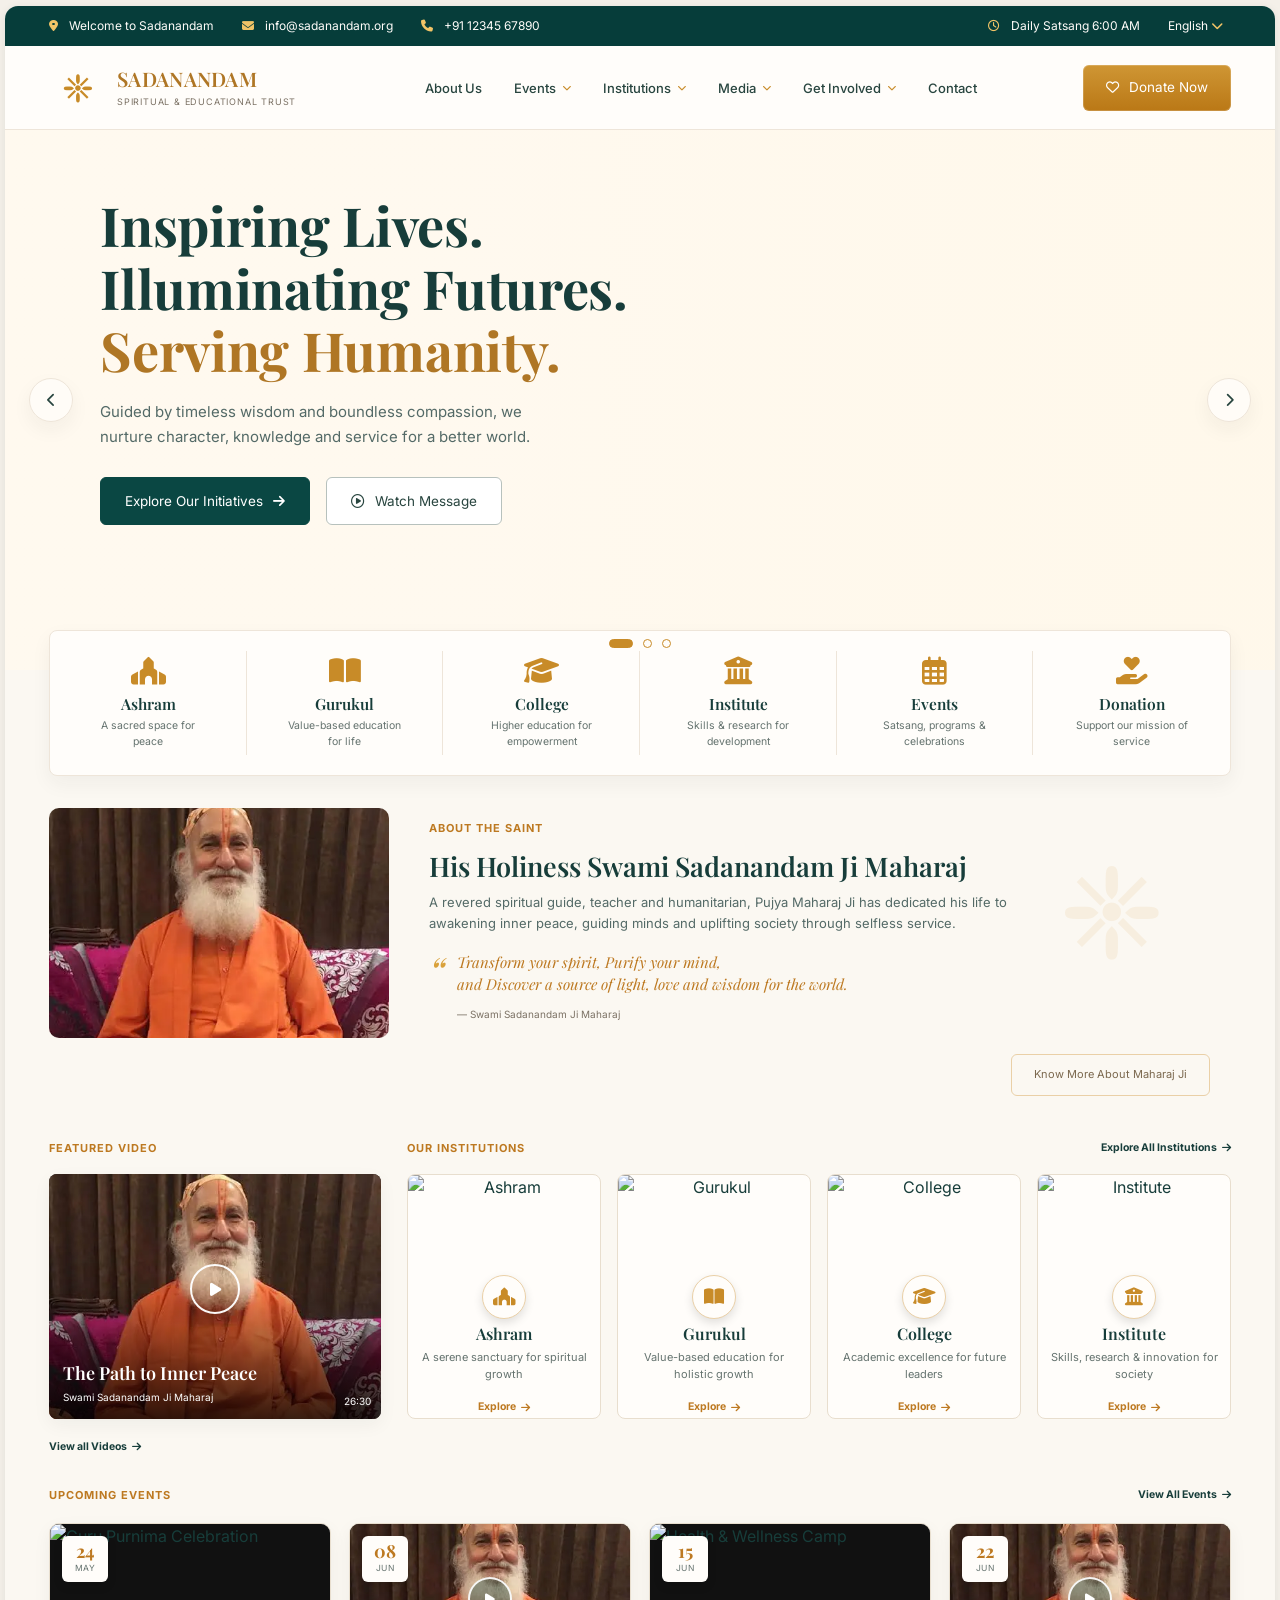
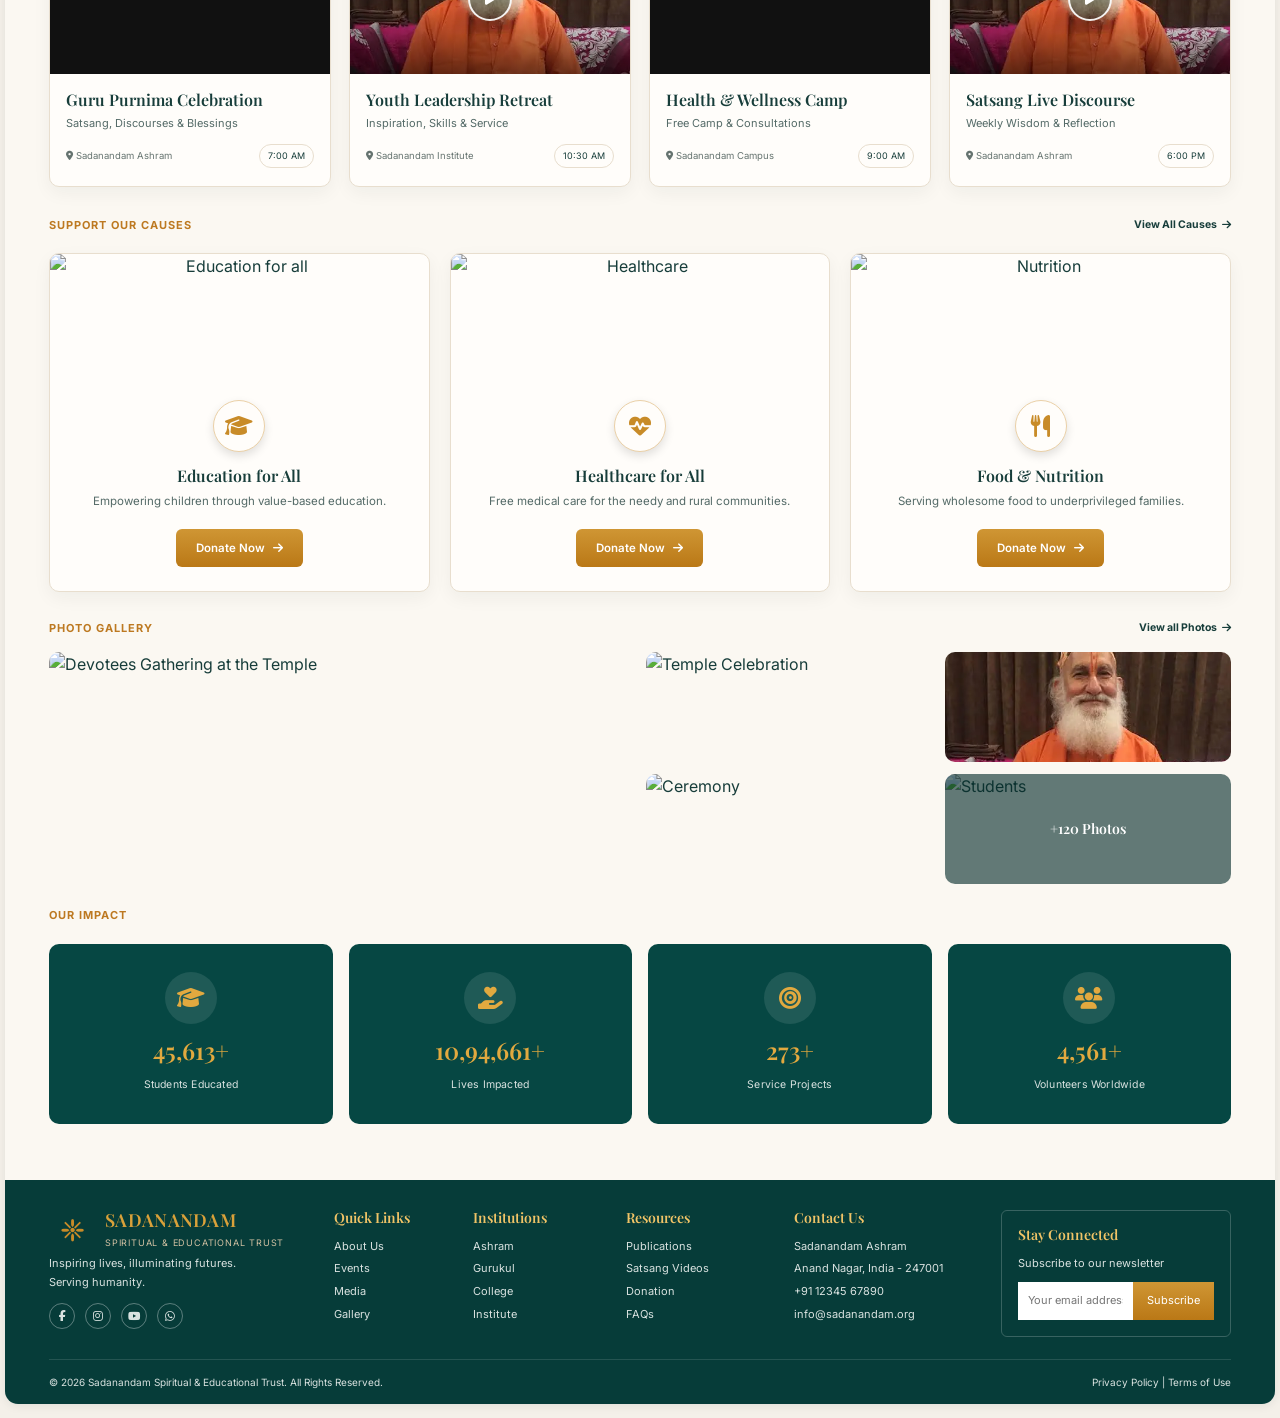
==== index.html @ 06c8f5b1 "Add Past Events and Full Calendar pages, fix gallery images and layout alignment - Equalize Featured" ====
<!doctype html>
<html lang="en">
<head>
  <meta charset="utf-8">
  <meta name="viewport" content="width=device-width,initial-scale=1">
  <meta name="theme-color" content="#073f3c">
  <title>Sadanandam | Spiritual & Educational Trust</title>
  <link rel="preconnect" href="https://fonts.googleapis.com">
  <link rel="preconnect" href="https://fonts.gstatic.com" crossorigin>
  <link href="https://fonts.googleapis.com/css2?family=Inter:wght@400;500;600;700&family=Playfair+Display:wght@600;700&display=swap" rel="stylesheet">
  <link rel="stylesheet" href="https://cdnjs.cloudflare.com/ajax/libs/font-awesome/6.7.2/css/all.min.css">
  <link rel="stylesheet" href="styles.css">
</head>
<body>
<div class="loader" id="loader"><span>❈</span></div>

<div class="page-shell">
  <div class="utility desktop-only">
    <div class="shell utility-row">
      <div class="utility-left">
        <span><i class="fa-solid fa-location-dot"></i> Welcome to Sadanandam</span>
        <span><i class="fa-solid fa-envelope"></i> info@sadanandam.org</span>
        <span><i class="fa-solid fa-phone"></i> +91 12345 67890</span>
      </div>
      <div class="utility-right">
        <span><i class="fa-regular fa-clock"></i> Daily Satsang 6:00 AM</span>
        <span>English <i class="fa-solid fa-chevron-down"></i></span>
      </div>
    </div>
  </div>

  <header class="header" id="header">
    <div class="shell header-row">
      <a class="logo" href="#top">
        <span class="lotus">❈</span>
        <span><b>SADANANDAM</b><small>SPIRITUAL & EDUCATIONAL TRUST</small></span>
      </a>
      <nav id="nav">
        <a href="about.html">About Us</a>

        <div class="nav-item">
          <button class="nav-link">Events <i class="fa-solid fa-chevron-down"></i></button>
          <div class="dropdown-panel">
            <a href="#events"><i class="fa-solid fa-calendar-days"></i> Upcoming Events</a>
            <a href="past-events.html"><i class="fa-solid fa-clock-rotate-left"></i> Past Events</a>
            <a href="#events"><i class="fa-solid fa-tower-broadcast"></i> Live Satsang</a>
            <a href="full-calendar.html"><i class="fa-regular fa-calendar"></i> Full Calendar</a>
          </div>
        </div>

        <div class="nav-item">
          <button class="nav-link">Institutions <i class="fa-solid fa-chevron-down"></i></button>
          <div class="mega-panel">
            <div class="mega-col">
              <h4>Education</h4>
              <a href="#institutions"><i class="fa-solid fa-book-open"></i> Gurukul</a>
              <a href="#institutions"><i class="fa-solid fa-graduation-cap"></i> College</a>
            </div>
            <div class="mega-col">
              <h4>Faith &amp; Skill</h4>
              <a href="#institutions"><i class="fa-solid fa-place-of-worship"></i> Ashram</a>
              <a href="#institutions"><i class="fa-solid fa-building-columns"></i> Institute</a>
            </div>
            <div class="mega-col mega-feature">
              <img src="assets/saint.webp" alt="Our Institutions">
              <b>One Vision, Four Pillars</b>
              <a href="#institutions">Explore All <i class="fa-solid fa-arrow-right"></i></a>
            </div>
          </div>
        </div>

        <div class="nav-item nav-item--full">
          <button class="nav-link">Media <i class="fa-solid fa-chevron-down"></i></button>
          <div class="full-panel">
            <div class="shell full-panel-inner">
              <a class="full-link" href="#gallery"><i class="fa-solid fa-images"></i><span>Photo Gallery</span></a>
              <a class="full-link" href="#"><i class="fa-solid fa-video"></i><span>Video Library</span></a>
              <a class="full-link" href="#"><i class="fa-solid fa-newspaper"></i><span>Press &amp; News</span></a>
              <a class="full-link" href="#"><i class="fa-solid fa-podcast"></i><span>Satsang Audio</span></a>
              <a class="full-link" href="#"><i class="fa-solid fa-book"></i><span>Publications</span></a>
            </div>
          </div>
        </div>

        <div class="nav-item">
          <button class="nav-link">Get Involved <i class="fa-solid fa-chevron-down"></i></button>
          <div class="cards-panel">
            <a class="menu-card" href="#causes"><span class="menu-card-icon"><i class="fa-solid fa-hand-holding-heart"></i></span><b>Donate</b><p>Support our causes</p></a>
            <a class="menu-card" href="#"><span class="menu-card-icon"><i class="fa-solid fa-hands-holding-child"></i></span><b>Volunteer</b><p>Give your time &amp; skill</p></a>
            <a class="menu-card" href="#events"><span class="menu-card-icon"><i class="fa-solid fa-calendar-check"></i></span><b>Attend</b><p>Join upcoming events</p></a>
          </div>
        </div>

        <a href="#footer">Contact</a>
      </nav>
      <a class="top-donate desktop-only" href="#donation"><i class="fa-regular fa-heart"></i> Donate Now</a>
      <button class="hamburger" id="hamburger" aria-label="Open menu" aria-expanded="false"><span></span><span></span><span></span></button>
    </div>
  </header>

  <main id="top">
    <div class="hero-fold">
    <section class="hero" id="heroCarousel">
      <div class="hero-slides">
        <div class="hero-slide active">
          <div class="hero-bg" style="--slide-img:url('https://images.unsplash.com/photo-1582510003544-4d00b7f74220?auto=format&fit=crop&w=1800&q=88')"></div>
          <div class="shell hero-inner">
            <div class="hero-copy reveal">
              <h1>Inspiring Lives.<br>Illuminating Futures.<br><em>Serving Humanity.</em></h1>
              <p>Guided by timeless wisdom and boundless compassion, we nurture character, knowledge and service for a better world.</p>
              <div class="hero-actions">
                <a href="#institutions" class="primary">Explore Our Initiatives <i class="fa-solid fa-arrow-right"></i></a>
                <button class="secondary open-video"><i class="fa-regular fa-circle-play"></i> Watch Message</button>
              </div>
            </div>
            <div class="hero-saint reveal delay">
              <div class="mandala"></div>
              <img src="assets/saint.webp" alt="Saint in saffron robes">
            </div>
          </div>
        </div>

        <div class="hero-slide">
          <div class="hero-bg" style="--slide-img:url('https://images.unsplash.com/photo-1509062522246-3755977927d7?auto=format&fit=crop&w=1800&q=88')"></div>
          <div class="shell hero-inner">
            <div class="hero-copy">
              <h1>Empowering Youth<br>Through <em>Education.</em></h1>
              <p>Our Gurukul and College nurture character alongside academic excellence, shaping confident, values-driven leaders.</p>
              <div class="hero-actions">
                <a href="#institutions" class="primary">Visit Our Gurukul <i class="fa-solid fa-arrow-right"></i></a>
                <button class="secondary open-video"><i class="fa-regular fa-circle-play"></i> Watch Message</button>
              </div>
            </div>
            <div class="hero-saint">
              <div class="mandala"></div>
              <img src="assets/saint.webp" alt="Saint in saffron robes">
            </div>
          </div>
        </div>

        <div class="hero-slide">
          <div class="hero-bg" style="--slide-img:url('https://images.unsplash.com/photo-1531058020387-3be344556be6?auto=format&fit=crop&w=1800&q=88')"></div>
          <div class="shell hero-inner">
            <div class="hero-copy">
              <h1>Join Our Upcoming<br><em>Satsang &amp; Events.</em></h1>
              <p>From Guru Purnima celebrations to community health camps, gather with us throughout the year in service and devotion.</p>
              <div class="hero-actions">
                <a href="#events" class="primary">View Events <i class="fa-solid fa-arrow-right"></i></a>
                <button class="secondary open-video"><i class="fa-regular fa-circle-play"></i> Watch Message</button>
              </div>
            </div>
            <div class="hero-saint">
              <div class="mandala"></div>
              <img src="assets/saint.webp" alt="Saint in saffron robes">
            </div>
          </div>
        </div>
      </div>

      <div class="hero-arrows">
        <button class="hero-arrow hero-arrow--prev" aria-label="Previous slide"><i class="fa-solid fa-chevron-left"></i></button>
        <button class="hero-arrow hero-arrow--next" aria-label="Next slide"><i class="fa-solid fa-chevron-right"></i></button>
      </div>
      <div class="hero-dots">
        <button class="hero-dot active" aria-label="Slide 1"></button>
        <button class="hero-dot" aria-label="Slide 2"></button>
        <button class="hero-dot" aria-label="Slide 3"></button>
      </div>
    </section>

    <section class="gateway shell reveal">
      <a href="#institutions"><i class="fa-solid fa-place-of-worship"></i><b>Ashram</b><small>A sacred space for peace</small></a>
      <a href="#institutions"><i class="fa-solid fa-book-open"></i><b>Gurukul</b><small>Value-based education for life</small></a>
      <a href="#institutions"><i class="fa-solid fa-graduation-cap"></i><b>College</b><small>Higher education for empowerment</small></a>
      <a href="#institutions"><i class="fa-solid fa-building-columns"></i><b>Institute</b><small>Skills & research for development</small></a>
      <a href="#events"><i class="fa-regular fa-calendar-days"></i><b>Events</b><small>Satsang, programs & celebrations</small></a>
      <a href="#donation"><i class="fa-solid fa-hand-holding-heart"></i><b>Donation</b><small>Support our mission of service</small></a>
    </section>
    </div>

    <section class="about shell desktop-only" id="about">
      <div class="about-photo reveal"><img src="assets/saint.webp" alt="Portrait of Maharaj Ji"></div>
      <div class="about-text reveal delay">
        <span>ABOUT THE SAINT</span>
        <h2>His Holiness Swami Sadanandam Ji Maharaj</h2>
        <p>A revered spiritual guide, teacher and humanitarian, Pujya Maharaj Ji has dedicated his life to awakening inner peace, guiding minds and uplifting society through selfless service.</p>
        <blockquote>Transform your spirit, Purify your mind,<br>and Discover a source of light, love and wisdom for the world.</blockquote>
        <small>— Swami Sadanandam Ji Maharaj</small>
      </div>
      <div class="about-mark">❈</div>
      <a class="about-button" href="about.html">Know More About Maharaj Ji</a>
    </section>

    <div class="content shell">
      <section class="featured" id="media">
        <div class="label">FEATURED VIDEO</div>
        <button class="video-card open-video reveal" data-yt="U3qcWAJgZIE">
          <img src="assets/saint.webp" alt="Featured discourse">
          <span class="shade"></span>
          <span class="play"><i class="fa-solid fa-play"></i></span>
          <span class="video-title">The Path to Inner Peace<small>Swami Sadanandam Ji Maharaj</small></span>
          <span class="duration">26:30</span>
        </button>
        <a class="view-link" href="#">View all Videos <i class="fa-solid fa-arrow-right"></i></a>
      </section>

      <section class="institutions" id="institutions">
        <div class="row-title"><span>OUR INSTITUTIONS</span><a href="#">Explore All Institutions <i class="fa-solid fa-arrow-right"></i></a></div>
        <div class="institution-track">
          <article class="inst reveal">
            <img src="https://images.unsplash.com/photo-1582510003544-4d00b7f74220?auto=format&fit=crop&w=700&q=85" alt="Ashram">
            <div><span class="round icon-badge icon-badge--md"><i class="fa-solid fa-place-of-worship"></i></span><h3>Ashram</h3><p>A serene sanctuary for spiritual growth</p><a href="#">Explore <i class="fa-solid fa-arrow-right"></i></a></div>
          </article>
          <article class="inst reveal delay1">
            <img src="https://images.unsplash.com/photo-1509062522246-3755977927d7?auto=format&fit=crop&w=700&q=85" alt="Gurukul">
            <div><span class="round icon-badge icon-badge--md"><i class="fa-solid fa-book-open"></i></span><h3>Gurukul</h3><p>Value-based education for holistic growth</p><a href="#">Explore <i class="fa-solid fa-arrow-right"></i></a></div>
          </article>
          <article class="inst reveal delay2">
            <img src="https://images.unsplash.com/photo-1564981797816-1043664bf78d?auto=format&fit=crop&w=700&q=85" alt="College">
            <div><span class="round icon-badge icon-badge--md"><i class="fa-solid fa-graduation-cap"></i></span><h3>College</h3><p>Academic excellence for future leaders</p><a href="#">Explore <i class="fa-solid fa-arrow-right"></i></a></div>
          </article>
          <article class="inst reveal delay3">
            <img src="https://images.unsplash.com/photo-1541339907198-e08756dedf3f?auto=format&fit=crop&w=700&q=85" alt="Institute">
            <div><span class="round icon-badge icon-badge--md"><i class="fa-solid fa-building-columns"></i></span><h3>Institute</h3><p>Skills, research & innovation for society</p><a href="#">Explore <i class="fa-solid fa-arrow-right"></i></a></div>
          </article>
        </div>
        <div class="dots mobile-only"><b class="active"></b><b></b><b></b></div>
      </section>

      <section class="events" id="events">
        <div class="row-title"><span>UPCOMING EVENTS</span><a href="#">View All Events <i class="fa-solid fa-arrow-right"></i></a></div>
        <div class="event-track">
          <article class="event reveal">
            <div class="event-media">
              <img src="https://images.unsplash.com/photo-1604881988758-f76ad2f7aac1?auto=format&fit=crop&w=700&q=85" alt="Guru Purnima Celebration">
              <span class="event-date"><b>24</b><small>MAY</small></span>
            </div>
            <div class="event-body">
              <h3>Guru Purnima Celebration</h3>
              <p>Satsang, Discourses & Blessings</p>
              <div class="event-meta"><small><i class="fa-solid fa-location-dot"></i> Sadanandam Ashram</small><time>7:00 AM</time></div>
            </div>
          </article>
          <article class="event event--video open-video reveal delay1">
            <div class="event-media">
              <img src="assets/saint.webp" alt="Youth Leadership Retreat">
              <span class="event-date"><b>08</b><small>JUN</small></span>
              <span class="event-play"><i class="fa-solid fa-play"></i></span>
            </div>
            <div class="event-body">
              <h3>Youth Leadership Retreat</h3>
              <p>Inspiration, Skills & Service</p>
              <div class="event-meta"><small><i class="fa-solid fa-location-dot"></i> Sadanandam Institute</small><time>10:30 AM</time></div>
            </div>
          </article>
          <article class="event reveal delay2">
            <div class="event-media">
              <img src="https://images.unsplash.com/photo-1531058020387-3be344556be6?auto=format&fit=crop&w=700&q=85" alt="Health & Wellness Camp">
              <span class="event-date"><b>15</b><small>JUN</small></span>
            </div>
            <div class="event-body">
              <h3>Health & Wellness Camp</h3>
              <p>Free Camp & Consultations</p>
              <div class="event-meta"><small><i class="fa-solid fa-location-dot"></i> Sadanandam Campus</small><time>9:00 AM</time></div>
            </div>
          </article>
          <article class="event event--video open-video reveal delay3">
            <div class="event-media">
              <img src="assets/saint.webp" alt="Satsang Live Discourse">
              <span class="event-date"><b>22</b><small>JUN</small></span>
              <span class="event-play"><i class="fa-solid fa-play"></i></span>
            </div>
            <div class="event-body">
              <h3>Satsang Live Discourse</h3>
              <p>Weekly Wisdom & Reflection</p>
              <div class="event-meta"><small><i class="fa-solid fa-location-dot"></i> Sadanandam Ashram</small><time>6:00 PM</time></div>
            </div>
          </article>
        </div>
      </section>

      <section class="causes" id="donation">
        <div class="row-title"><span>SUPPORT OUR CAUSES</span><a href="#">View All Causes <i class="fa-solid fa-arrow-right"></i></a></div>
        <div class="cause-track">
          <article class="cause reveal">
            <img src="https://images.unsplash.com/photo-1497486751825-1233686d5d80?auto=format&fit=crop&w=700&q=85" alt="Education for all">
            <div class="cause-icon icon-badge icon-badge--lg"><i class="fa-solid fa-graduation-cap"></i></div>
            <div class="cause-body">
              <h3>Education for All</h3>
              <p>Empowering children through value-based education.</p>
              <button>Donate Now <i class="fa-solid fa-arrow-right"></i></button>
            </div>
          </article>
          <article class="cause reveal delay1">
            <img src="https://images.unsplash.com/photo-1576091160399-112ba8d25d1d?auto=format&fit=crop&w=700&q=85" alt="Healthcare">
            <div class="cause-icon icon-badge icon-badge--lg"><i class="fa-solid fa-heart-pulse"></i></div>
            <div class="cause-body">
              <h3>Healthcare for All</h3>
              <p>Free medical care for the needy and rural communities.</p>
              <button>Donate Now <i class="fa-solid fa-arrow-right"></i></button>
            </div>
          </article>
          <article class="cause reveal delay2">
            <img src="https://images.unsplash.com/photo-1593113598332-cd288d649433?auto=format&fit=crop&w=700&q=85" alt="Nutrition">
            <div class="cause-icon icon-badge icon-badge--lg"><i class="fa-solid fa-utensils"></i></div>
            <div class="cause-body">
              <h3>Food & Nutrition</h3>
              <p>Serving wholesome food to underprivileged families.</p>
              <button>Donate Now <i class="fa-solid fa-arrow-right"></i></button>
            </div>
          </article>
        </div>
      </section>

      <section class="gallery">
        <div class="row-title"><span>PHOTO GALLERY</span><a href="#">View all Photos <i class="fa-solid fa-arrow-right"></i></a></div>
        <div class="gallery-grid">
          <a class="g-item g-featured" href="#"><img src="https://images.unsplash.com/photo-1712733900711-d0b929d0d7cc?auto=format&fit=crop&w=900&q=85" alt="Devotees Gathering at the Temple"></a>
          <a class="g-item" href="#"><img src="https://images.unsplash.com/photo-1677211352662-30e7775c7ce8?auto=format&fit=crop&w=500&q=80" alt="Temple Celebration"></a>
          <a class="g-item" href="#"><img class="g-face" src="assets/saint.webp" alt="Saint"></a>
          <a class="g-item" href="#"><img src="https://images.unsplash.com/photo-1604881988758-f76ad2f7aac1?auto=format&fit=crop&w=500&q=80" alt="Ceremony"></a>
          <a class="g-item g-more" href="#"><img src="https://images.unsplash.com/photo-1504159506876-f8338247a14a?auto=format&fit=crop&w=500&q=80" alt="Students"><span>+120 Photos</span></a>
        </div>
      </section>

      <section class="impact-panel desktop-only reveal">
        <div class="impact-title">OUR IMPACT</div>
        <div class="impact">
          <div class="impact-card"><span class="impact-icon"><i class="fa-solid fa-graduation-cap"></i></span><b data-count="50000">0</b><small>Students Educated</small></div>
          <div class="impact-card"><span class="impact-icon"><i class="fa-solid fa-hand-holding-heart"></i></span><b data-count="1200000">0</b><small>Lives Impacted</small></div>
          <div class="impact-card"><span class="impact-icon"><i class="fa-solid fa-bullseye"></i></span><b data-count="300">0</b><small>Service Projects</small></div>
          <div class="impact-card"><span class="impact-icon"><i class="fa-solid fa-users"></i></span><b data-count="5000">0</b><small>Volunteers Worldwide</small></div>
        </div>
      </section>
    </div>
  </main>

  <footer class="footer desktop-only" id="footer">
    <div class="shell footer-grid">
      <div class="footer-logo">
        <div class="logo"><span class="lotus">❈</span><span><b>SADANANDAM</b><small>SPIRITUAL & EDUCATIONAL TRUST</small></span></div>
        <p>Inspiring lives, illuminating futures.<br>Serving humanity.</p>
        <div class="social"><i class="fa-brands fa-facebook-f"></i><i class="fa-brands fa-instagram"></i><i class="fa-brands fa-youtube"></i><i class="fa-brands fa-whatsapp"></i></div>
      </div>
      <div><h4>Quick Links</h4><a href="about.html">About Us</a><a href="#events">Events</a><a href="#media">Media</a><a href="#">Gallery</a></div>
      <div><h4>Institutions</h4><a href="#">Ashram</a><a href="#">Gurukul</a><a href="#">College</a><a href="#">Institute</a></div>
      <div><h4>Resources</h4><a href="#">Publications</a><a href="#">Satsang Videos</a><a href="#">Donation</a><a href="#">FAQs</a></div>
      <div><h4>Contact Us</h4><a href="#">Sadanandam Ashram</a><a href="#">Anand Nagar, India - 247001</a><a href="#">+91 12345 67890</a><a href="#">info@sadanandam.org</a></div>
      <div class="subscribe"><h4>Stay Connected</h4><p>Subscribe to our newsletter</p><form><input placeholder="Your email address" type="email"><button type="submit">Subscribe</button></form></div>
    </div>
    <div class="shell copyright"><span>© 2026 Sadanandam Spiritual & Educational Trust. All Rights Reserved.</span><span>Privacy Policy | Terms of Use</span></div>
  </footer>
</div>

<a class="mobile-donate mobile-only" href="#donation"><i class="fa-regular fa-heart"></i><span>Donate Now</span><i class="fa-solid fa-arrow-right"></i></a>

<div class="modal" id="modal">
  <div class="modal-box">
    <button id="closeModal"><i class="fa-solid fa-xmark"></i></button>
    <div class="video-embed">
      <iframe id="modalVideoFrame" src="" title="The Path to Inner Peace" allow="accelerometer; autoplay; clipboard-write; encrypted-media; gyroscope; picture-in-picture" allowfullscreen loading="lazy"></iframe>
    </div>
    <h3>The Path to Inner Peace</h3>
    <p>Watch Swami Sadanandam Ji Maharaj's recorded message on the path to inner peace.</p>
  </div>
</div>

<script src="script.js"></script>
</body>
</html>
---- styles.css ----
/* ==========================================================================
   DESIGN TOKENS — brand colors, type scale, radius/shadow/icon scale.
   This block is the single source of truth for the visual system.
   See styleguide.html for a rendered reference of every token below.
   ========================================================================== */
:root{
  /* brand teal ramp — surfaces from lightest to deepest */
  --teal-900:#043332;   /* modal / deepest panels */
  --teal-800:#063c39;   /* footer background */
  --teal-700:#063d3a;   /* utility bar / core brand teal */
  --teal-600:#0a4743;   /* primary button */
  --teal-500:#064743;   /* impact stat cards */

  --ink:#173d3a;        /* headings + primary text on light backgrounds */
  --ink-soft:#28453f;   /* secondary text/buttons, nav links */

  /* gold accent ramp */
  --gold-100:#f1c467;   /* small icon accents on dark surfaces */
  --gold-200:#e2a93f;   /* stat numbers, quote mark */
  --gold-300:#d9a13a;   /* general gold accent */
  --gold-400:#c88b28;   /* primary gold — icons, active states */
  --gold-500:#af7625;   /* deepest gold — logo wordmark */
  --gold-accent:#bd7921;/* eyebrow labels, gold links, date numbers */
  --gold-grad-a:#cf9634; /* button gradient start */
  --gold-grad-b:#ba7816; /* button gradient end */
  --gold-ring:#ead0a7;   /* icon badge border ring */

  /* text on light backgrounds */
  --text-body:#546a67;   /* card/paragraph copy */
  --text-muted:#65736f;  /* meta labels, secondary captions */
  --text-faint:#7b7164;  /* fine print, quote attribution */
  --text-warm:#7b684e;   /* text on cream/gold surfaces */

  /* text on dark (teal) backgrounds */
  --text-on-dark:#d9e2e0;

  /* neutrals + surfaces */
  --bg-page:#f4f0e9;     /* site background */
  --bg-panel:#fbf8f2;    /* page shell background */
  --bg-cream:#fff8ea;    /* hero / loader warm background */
  --white:#fffdfa;       /* card & surface white */
  --line:#e8dece;        /* default card border */
  --line-soft:#eee5d9;   /* subtle dividers (header, gateway) */

  /* typography */
  --font-display:"Playfair Display",serif;
  --font-body:Inter,Arial,sans-serif;
  --fs-h1:54px;
  --fs-h2:27px;
  --fs-h3:18px;
  --fs-h4:16px;
  --fs-h5:14px;
  --fs-body-lg:15px;
  --fs-body:13px;
  --fs-body-sm:11px;
  --fs-label:11px;
  --fs-caption:9.5px;
  --fs-micro:8.5px;

  /* radius + shadow + icon-badge scale */
  --radius-sm:6px;
  --radius-md:8px;
  --radius-lg:10px;
  --shadow-card:0 6px 18px rgba(20,40,38,.05);
  --shadow-pop:0 8px 20px rgba(30,48,45,.05);
  --shadow-badge:0 4px 10px rgba(0,0,0,.12);
  --badge-sm:38px;
  --badge-md:44px;
  --badge-lg:52px;
}
*{box-sizing:border-box}
html{scroll-behavior:smooth}
body{
  margin:0;
  background:var(--bg-page);
  color:var(--ink);
  font-family:var(--font-body);
  font-size:16px;
  line-height:1.6;
}
a{text-decoration:none;color:inherit}
img{display:block;max-width:100%}
button,input{font:inherit}
.page-shell{
  width:min(1440px,calc(100% - 10px));
  margin:6px auto 14px;
  background:var(--bg-panel);
  border-radius:13px;
  overflow:hidden;
  box-shadow:0 2px 10px rgba(16,42,40,.08)
}
.shell{width:min(1280px,calc(100% - 88px));margin:auto}
.desktop-only{display:block}
.mobile-only,.hamburger{display:none}

/* ==========================================================================
   ICONOGRAPHY — shared circular icon-badge used by institutions, causes
   and any future card that needs a gold icon on a white ring.
   ========================================================================== */
.icon-badge{
  display:grid;place-items:center;
  border-radius:50%;
  background:var(--white);
  border:1px solid var(--gold-ring);
  color:var(--gold-400);
  box-shadow:var(--shadow-badge)
}
.icon-badge--sm{width:var(--badge-sm);height:var(--badge-sm);font-size:15px}
.icon-badge--md{width:var(--badge-md);height:var(--badge-md);font-size:18px}
.icon-badge--lg{width:var(--badge-lg);height:var(--badge-lg);font-size:22px}

/* shared eyebrow/section label style */
.about-text>span,.label,.row-title>span,.impact-title{
  color:var(--gold-accent);
  font-size:var(--fs-label);
  font-weight:700;
  letter-spacing:1px;
  line-height:1
}

/* 01. utility */
.utility{
  height:40px;
  color:var(--white);
  background:var(--teal-700);
  font-size:12px
}
.utility-row{
  height:40px;
  display:flex;
  align-items:center;
  justify-content:space-between
}
.utility-left,.utility-right{
  display:flex;align-items:center;gap:28px
}
.utility i{margin-right:8px;color:var(--gold-100)}

/* 02. navigation */
.header{
  height:84px;
  background:var(--white);
  border-bottom:1px solid var(--line-soft);
  position:relative;
  z-index:20
}
.header-row{height:84px;display:flex;align-items:center}
.logo{
  display:flex;
  align-items:center;
  gap:10px;
  width:270px;
  flex:0 0 270px
}
.lotus{
  width:58px;
  color:var(--gold-400);
  font-size:38px;
  line-height:1;
  text-align:center
}
.logo>span:last-child{display:block}
.logo b{
  display:block;
  margin:0;
  color:var(--gold-500);
  font:600 20px/1.15 var(--font-display);
  letter-spacing:.3px;
  transform:none
}
.logo small{
  display:block;
  margin-top:5px;
  color:var(--text-faint);
  font-size:9px;
  letter-spacing:.8px
}
.header nav{
  flex:1;
  display:flex;
  justify-content:center;
  align-items:center;
  gap:30px
}
.header nav>a{
  font-size:13px;
  font-weight:500;
  color:var(--ink-soft);
  position:relative;
  padding:8px 1px
}
.header nav>a::after{
  content:"";
  position:absolute;left:1px;right:1px;bottom:3px;height:2px;
  background:var(--gold-400);
  transform:scaleX(0);transform-origin:left;
  transition:transform .25s ease
}
.header nav>a:hover{color:var(--teal-600)}
.header nav>a:hover::after{transform:scaleX(1)}

/* nav-item: dropdown / mega / full / cards variants share this shell */
.nav-item{position:relative}
.nav-item--full{position:static}
.nav-link{
  font:500 13px var(--font-body);
  color:var(--ink-soft);
  background:none;
  border:0;
  cursor:pointer;
  display:inline-flex;
  align-items:center;
  gap:6px;
  padding:8px 1px;
  position:relative
}
.nav-link::after{
  content:"";
  position:absolute;left:1px;right:20px;bottom:3px;height:2px;
  background:var(--gold-400);
  transform:scaleX(0);transform-origin:left;
  transition:transform .25s ease
}
.nav-link i{font-size:9px;color:var(--gold-400);transition:transform .25s ease}
.nav-item:hover .nav-link,.nav-item.open .nav-link{color:var(--teal-600)}
.nav-item:hover .nav-link::after,.nav-item.open .nav-link::after{transform:scaleX(1)}
.nav-item:hover .nav-link i,.nav-item.open .nav-link i{transform:rotate(180deg)}

.dropdown-panel,.mega-panel,.full-panel,.cards-panel{
  position:absolute;
  top:100%;
  padding-top:16px;
  background:var(--white);
  border:1px solid var(--line-soft);
  border-radius:var(--radius-md);
  box-shadow:var(--shadow-pop);
  opacity:0;
  visibility:hidden;
  pointer-events:none;
  transition:opacity .22s ease,transform .22s ease,visibility .22s;
  z-index:40
}
.nav-item:hover .dropdown-panel,.nav-item.open .dropdown-panel,
.nav-item:hover .mega-panel,.nav-item.open .mega-panel,
.nav-item:hover .cards-panel,.nav-item.open .cards-panel{
  opacity:1;visibility:visible;pointer-events:auto;transform:translate(-50%,0)
}
.nav-item:hover .full-panel,.nav-item.open .full-panel{
  opacity:1;visibility:visible;pointer-events:auto;transform:translateY(0)
}

.dropdown-panel{
  left:50%;transform:translate(-50%,8px);
  min-width:220px;
  padding:10px;
  display:flex;flex-direction:column;gap:2px
}
.dropdown-panel a{
  display:flex;align-items:center;gap:9px;
  padding:10px 14px;
  border-radius:var(--radius-sm);
  font-size:12.5px;
  color:var(--ink-soft)
}
.dropdown-panel a i{width:14px;color:var(--gold-400);font-size:12px}
.dropdown-panel a:hover{background:var(--bg-cream);color:var(--teal-600)}

.mega-panel{
  left:50%;transform:translate(-50%,8px);
  width:640px;
  padding:26px;
  display:grid;
  grid-template-columns:1fr 1fr 200px;
  gap:28px
}
.mega-col h4{
  margin:0 0 12px;
  font:600 11px var(--font-body);
  letter-spacing:1px;
  text-transform:uppercase;
  color:var(--gold-accent)
}
.mega-col a{
  display:flex;align-items:center;gap:10px;
  padding:9px 0;
  font-size:12.5px;
  color:var(--ink-soft);
  transition:transform .2s ease,color .2s ease
}
.mega-col a i{width:20px;color:var(--gold-400);font-size:14px}
.mega-col a:hover{color:var(--teal-600);transform:translateX(3px)}
.mega-feature{
  background:var(--bg-cream);
  border-radius:var(--radius-md);
  padding:16px;
  display:flex;flex-direction:column;align-items:flex-start;gap:8px
}
.mega-feature img{width:100%;height:90px;object-fit:cover;border-radius:var(--radius-sm)}
.mega-feature b{font:600 13px var(--font-display);color:var(--ink)}
.mega-feature a{padding:0;font-size:11.5px;font-weight:600;color:var(--gold-accent)}
.mega-feature a:hover{transform:none;color:var(--teal-600)}

.full-panel{
  position:absolute;
  left:0;right:0;
  top:100%;
  border-radius:0;
  border-left:0;border-right:0;
  transform:translateY(-8px)
}
.full-panel-inner{
  display:flex;
  justify-content:space-between;
  gap:8px;
  padding:26px 0
}
.full-link{
  flex:1;
  display:flex;flex-direction:column;align-items:center;gap:10px;
  padding:16px 10px;
  border-radius:var(--radius-md);
  color:var(--ink-soft);
  text-align:center
}
.full-link i{font-size:22px;color:var(--gold-400)}
.full-link span{font-size:12.5px;font-weight:500}
.full-link:hover{background:var(--bg-cream);color:var(--teal-600)}

.cards-panel{
  left:50%;transform:translate(-50%,8px);
  width:540px;
  padding:20px;
  display:grid;
  grid-template-columns:repeat(3,1fr);
  gap:14px
}
.menu-card{
  display:flex;flex-direction:column;align-items:flex-start;gap:8px;
  padding:16px 14px;
  border:1px solid var(--line-soft);
  border-radius:var(--radius-md);
  background:var(--bg-panel);
  transition:transform .2s ease,box-shadow .2s ease,border-color .2s ease
}
.menu-card-icon{
  width:36px;height:36px;
  border-radius:50%;
  display:grid;place-items:center;
  background:var(--white);
  border:1px solid var(--gold-ring);
  color:var(--gold-400);
  font-size:15px
}
.menu-card b{font:600 12.5px var(--font-display);color:var(--ink)}
.menu-card p{margin:0;font-size:10.5px;line-height:1.4;color:var(--text-muted)}
.menu-card:hover{
  transform:translateY(-3px);
  border-color:var(--gold-ring);
  box-shadow:var(--shadow-card)
}

.top-donate{
  width:148px;
  height:46px;
  border-radius:var(--radius-sm);
  display:inline-flex;
  align-items:center;
  justify-content:center;
  gap:9px;
  color:#fff;
  background:linear-gradient(var(--gold-grad-a),var(--gold-grad-b));
  font-size:13.5px;
  box-shadow:inset 0 0 0 1px rgba(255,255,255,.18);
  transition:transform .22s ease,box-shadow .22s ease
}
.top-donate:hover{transform:translateY(-2px);box-shadow:inset 0 0 0 1px rgba(255,255,255,.18),0 8px 18px rgba(191,130,30,.35)}
.top-donate i{transition:transform .22s ease}
.top-donate:hover i{transform:scale(1.15)}

/* 03. hero */
.hero{
  height:540px;
  position:relative;
  background:var(--bg-cream);
  overflow:hidden
}
.hero-slides{position:absolute;inset:0}
.hero-slide{
  position:absolute;inset:0;
  opacity:0;
  visibility:hidden;
  transition:opacity .9s ease;
  pointer-events:none
}
.hero-slide.active{opacity:1;visibility:visible;pointer-events:auto}
.hero-bg{
  position:absolute;inset:0;
  background-image:linear-gradient(90deg,rgba(255,249,239,.98) 0%,rgba(255,249,239,.96) 37%,rgba(255,249,239,.64) 56%,rgba(255,249,239,.12) 100%),var(--slide-img);
  background-position:center;
  background-size:cover
}
.hero-inner{position:relative;height:100%}
.hero-copy{
  position:absolute;
  left:clamp(20px,4vw,58px);
  top:clamp(28px,6vw,64px);
  width:clamp(220px,44vw,640px);
  padding:0
}
.hero-arrows{
  position:absolute;
  left:0;right:0;
  top:50%;
  transform:translateY(-50%);
  display:flex;
  justify-content:space-between;
  padding:0 24px;
  pointer-events:none;
  z-index:6
}
.hero-arrow{
  width:44px;height:44px;
  border-radius:50%;
  border:1px solid var(--line-soft);
  background:rgba(255,253,250,.85);
  color:var(--ink-soft);
  display:grid;place-items:center;
  font-size:14px;
  cursor:pointer;
  pointer-events:auto;
  box-shadow:var(--shadow-pop);
  transition:background .2s ease,color .2s ease,transform .2s ease
}
.hero-arrow:hover{background:var(--gold-400);color:#fff;transform:scale(1.08)}
.hero-dots{
  position:absolute;
  left:50%;
  bottom:22px;
  transform:translateX(-50%);
  display:flex;
  gap:10px;
  z-index:6
}
.hero-dot{
  width:9px;height:9px;
  border-radius:50%;
  border:1px solid var(--gold-400);
  background:transparent;
  padding:0;
  cursor:pointer;
  transition:background .2s ease,width .2s ease
}
.hero-dot.active{background:var(--gold-400);width:24px;border-radius:5px}
.hero h1{
  margin:0;
  color:var(--ink);
  font:700 var(--fs-h1)/1.16 var(--font-display);
  letter-spacing:-.3px
}
.hero h1 em{font-style:normal;color:var(--gold-500)}
.hero p{
  width:100%;
  max-width:460px;
  margin:18px 0 0;
  color:var(--text-body);
  font-size:var(--fs-body-lg);
  line-height:1.65
}
.hero-actions{display:flex;flex-wrap:wrap;gap:16px;margin-top:28px}
.primary,.secondary{
  height:48px;
  padding:0 24px;
  border-radius:var(--radius-sm);
  display:inline-flex;
  align-items:center;
  justify-content:center;
  gap:10px;
  font-size:13.5px;
  cursor:pointer;
  transition:transform .22s ease,box-shadow .22s ease,background .22s ease,color .22s ease,border-color .22s ease
}
.primary i,.secondary i{transition:transform .22s ease}
.primary{border:1px solid var(--teal-600);background:var(--teal-600);color:#fff}
.primary:hover{transform:translateY(-2px);box-shadow:0 10px 20px rgba(6,61,58,.28)}
.primary:hover i{transform:translateX(4px)}
.secondary{border:1px solid #b7c1bd;background:#fff;color:var(--ink-soft)}
.secondary:hover{background:var(--ink-soft);border-color:var(--ink-soft);color:#fff;transform:translateY(-2px)}
.secondary:hover i{transform:scale(1.15)}
.hero-saint{display:none}
.hero-saint img{
  width:100%;height:100%;
  object-fit:contain;
  object-position:center bottom;
  filter:saturate(1.03) contrast(1.02)
}
.mandala{
  position:absolute;
  left:-70px;
  top:20px;
  width:340px;height:340px;
  opacity:.08;
  border-radius:50%;
  background:
    radial-gradient(circle,transparent 0 35%,#c99843 36% 36.5%,transparent 37%),
    repeating-conic-gradient(from 0deg,#c99843 0 2deg,transparent 2deg 9deg)
}

/* 04. gateway */
.gateway{
  height:146px;
  margin-top:-40px;
  position:relative;
  z-index:5;
  display:grid;
  grid-template-columns:repeat(6,1fr);
  border:1px solid var(--line-soft);
  border-radius:var(--radius-md);
  background:var(--white);
  box-shadow:var(--shadow-pop);
  overflow:hidden
}
.gateway a{
  position:relative;
  display:flex;
  flex-direction:column;
  align-items:center;
  justify-content:center;
  padding:18px 14px;
  text-align:center;
  transition:background .22s ease
}
.gateway a i{transition:transform .25s ease,color .22s ease}
.gateway a:hover{background:var(--bg-cream)}
.gateway a:hover i{transform:translateY(-4px) scale(1.08);color:var(--gold-500)}
.gateway a:not(:last-child):after{
  content:"";
  position:absolute;
  right:0;
  top:20px;
  bottom:20px;
  width:1px;
  background:var(--line-soft)
}
.gateway i{font-size:28px;color:var(--gold-400);margin-bottom:10px}
.gateway b{font:600 15.5px/1.1 var(--font-display);margin-bottom:6px}
.gateway small{font-size:10.5px;line-height:1.45;color:var(--text-muted);max-width:118px}

/* 05. about */
.about{
  padding:32px 0 84px;
  display:grid;
  grid-template-columns:340px 1fr;
  gap:40px;
  position:relative;
  align-items:start
}
.about-photo img{
  width:340px;
  height:230px;
  border-radius:var(--radius-lg);
  object-fit:cover;
  object-position:center 17%
}
.about-text{padding-top:6px;padding-right:170px}
.about h2{
  margin:10px 0 10px;
  font:600 var(--fs-h2)/1.2 var(--font-display)
}
.about p{
  margin:0;
  max-width:640px;
  color:var(--text-body);
  font-size:var(--fs-body);
  line-height:1.65
}
.about blockquote{
  margin:16px 0 4px;
  padding-left:28px;
  position:relative;
  color:var(--gold-accent);
  font:italic 15px/1.5 var(--font-display)
}
.about blockquote:before{
  content:"“";
  position:absolute;
  left:0;top:-10px;
  font-size:40px;
  color:var(--gold-300)
}
.about-text small{font-size:10px;color:var(--text-faint);margin-left:28px}
.about-mark{
  position:absolute;
  right:66px;
  top:36px;
  color:#d59a2c18;
  font-size:126px
}
.about-button{
  position:absolute;
  right:21px;
  bottom:26px;
  height:42px;
  padding:0 22px;
  border:1px solid var(--gold-ring);
  border-radius:var(--radius-sm);
  display:flex;
  align-items:center;
  font-size:11px;
  color:var(--text-warm);
  transition:background .22s ease,color .22s ease,transform .22s ease
}
.about-button:hover{background:var(--gold-400);border-color:var(--gold-400);color:#fff;transform:translateY(-2px)}

/* 06. main dense content */
.content{padding:14px 0 28px}
.featured{width:30.3%;float:left;padding-right:26px}
.institutions{width:69.7%;float:left}
.featured .label{height:24px;display:flex;align-items:center}
.video-card{
  width:100%;
  height:245px;
  margin-top:14px;
  padding:0;
  border:0;
  border-radius:var(--radius-md);
  overflow:hidden;
  position:relative;
  background:#111;
  cursor:pointer;
  box-shadow:var(--shadow-card);
  transition:box-shadow .25s ease
}
.video-card:hover{box-shadow:var(--shadow-pop)}
.video-card img{width:100%;height:100%;object-fit:cover;object-position:center 15%;transition:transform .4s ease}
.video-card:hover img{transform:scale(1.05)}
.shade{position:absolute;inset:0;background:linear-gradient(180deg,transparent 45%,rgba(0,0,0,.78))}
.play{
  position:absolute;left:50%;top:47%;transform:translate(-50%,-50%);
  width:50px;height:50px;border-radius:50%;
  border:2px solid rgba(255,255,255,.96);
  display:grid;place-items:center;color:#fff;font-size:15px;
  transition:transform .25s ease,background .25s ease
}
.video-card:hover .play{transform:translate(-50%,-50%) scale(1.12);background:rgba(255,255,255,.16)}
.video-title{
  position:absolute;left:14px;bottom:15px;color:#fff;
  font:600 var(--fs-h3)/1.15 var(--font-display);text-align:left
}
.video-title small{display:block;margin-top:6px;font:400 10px/1.4 var(--font-body)}
.duration{position:absolute;right:10px;bottom:10px;color:#fff;font-size:10px}
.view-link{display:inline-flex;align-items:center;gap:5px;margin-top:12px;font-size:10.5px;font-weight:700;color:var(--ink);transition:color .2s ease}
.view-link i{transition:transform .22s ease}
.view-link:hover{color:var(--gold-accent)}
.view-link:hover i{transform:translateX(4px)}
.row-title{height:24px;display:flex;align-items:center;justify-content:space-between}
.row-title a{display:inline-flex;align-items:center;gap:5px;font-size:10.5px;font-weight:700;color:var(--ink);transition:color .2s ease}
.row-title a i{transition:transform .22s ease}
.row-title a:hover{color:var(--gold-accent)}
.row-title a:hover i{transform:translateX(4px)}
.institution-track{
  display:grid;
  grid-template-columns:repeat(4,1fr);
  gap:16px;
  margin-top:14px
}
.inst{
  height:245px;
  background:var(--white);
  border:1px solid var(--line);
  border-radius:var(--radius-md);
  overflow:hidden;
  text-align:center;
  transition:transform .25s ease,box-shadow .25s ease
}
.inst:hover{transform:translateY(-5px);box-shadow:var(--shadow-pop)}
.inst>img{width:100%;height:122px;object-fit:cover;transition:transform .4s ease}
.inst:hover>img{transform:scale(1.06)}
.inst>div{position:relative;padding:20px 12px 14px}
.round{
  position:absolute;left:50%;top:-22px;transform:translateX(-50%)
}
.inst h3{margin:8px 0 6px;font:600 var(--fs-h4)/1.15 var(--font-display)}
.inst p{margin:0 0 10px;font-size:var(--fs-body-sm);line-height:1.5;color:var(--text-muted)}
.inst a{font-size:10.5px;font-weight:700;color:var(--gold-accent);display:inline-flex;align-items:center;gap:5px}
.inst a i{transition:transform .22s ease}
.inst a:hover{color:var(--teal-600)}
.inst a:hover i{transform:translateX(4px)}

/* 07. events */
.events{clear:both;padding-top:26px}
.events.past-page-events{clear:none;padding-top:0}
.past-event-track{margin-bottom:12px}
.event-track{
  display:grid;
  grid-template-columns:repeat(4,1fr);
  gap:18px;
  margin-top:16px
}
.event{
  background:var(--white);
  border:1px solid var(--line);
  border-radius:var(--radius-lg);
  overflow:hidden;
  box-shadow:var(--shadow-card);
  transition:transform .25s ease,box-shadow .25s ease
}
.event:hover{transform:translateY(-5px);box-shadow:var(--shadow-pop)}
.event-media{position:relative;height:150px;background:#111;overflow:hidden}
.event-media img{width:100%;height:100%;object-fit:cover;object-position:center 20%;transition:transform .4s ease}
.event:hover .event-media img{transform:scale(1.06)}
.event-date{
  position:absolute;left:12px;top:12px;
  min-width:46px;padding:6px 8px;
  border-radius:var(--radius-sm);
  background:var(--white);
  text-align:center;
  box-shadow:var(--shadow-badge)
}
.event-date b{display:block;color:var(--gold-accent);font:700 18px/1 var(--font-display)}
.event-date small{display:block;margin-top:2px;font-size:var(--fs-micro);letter-spacing:.5px;color:var(--text-muted)}
.event--video{cursor:pointer}
.event--video .event-media:after{
  content:"";
  position:absolute;inset:0;
  background:linear-gradient(180deg,transparent 55%,rgba(0,0,0,.55))
}
.event-play{
  position:absolute;left:50%;top:50%;transform:translate(-50%,-50%);
  width:44px;height:44px;border-radius:50%;
  border:2px solid rgba(255,255,255,.92);
  display:grid;place-items:center;color:#fff;font-size:13px;
  background:rgba(6,61,58,.35);
  z-index:2
}
.event-body{padding:16px 16px 18px}
.event h3{margin:0 0 6px;font:600 var(--fs-h4)/1.2 var(--font-display);color:var(--ink)}
.event-body p{margin:0 0 12px;color:var(--text-body);font-size:var(--fs-body-sm);line-height:1.5}
.event-meta{display:flex;align-items:center;justify-content:space-between;gap:8px}
.event-meta small{font-size:var(--fs-caption);color:var(--text-muted)}
.event-meta time{font-size:9px;padding:4px 8px;border:1px solid var(--line);border-radius:12px;color:var(--ink);background:var(--white)}

/* 07b. causes */
.causes{clear:both;margin-top:26px}
.cause-track{
  display:grid;
  grid-template-columns:repeat(3,1fr);
  gap:20px;
  margin-top:16px
}
.cause{
  background:var(--white);
  border:1px solid var(--line);
  border-radius:var(--radius-lg);
  overflow:hidden;
  text-align:center;
  box-shadow:var(--shadow-card);
  transition:transform .25s ease,box-shadow .25s ease
}
.cause:hover{transform:translateY(-5px);box-shadow:var(--shadow-pop)}
.cause>img{width:100%;height:170px;object-fit:cover;transition:transform .4s ease}
.cause:hover>img{transform:scale(1.06)}
.cause-icon{
  position:relative;
  margin:-24px auto 0
}
.cause-body{padding:14px 20px 24px}
.cause h3{margin:0 0 8px;font:600 var(--fs-h4)/1.2 var(--font-display);color:var(--ink)}
.cause-body p{margin:0 0 18px;color:var(--text-body);font-size:11.5px;line-height:1.55}
.cause button{
  height:38px;
  padding:0 20px;
  border:0;
  border-radius:var(--radius-sm);
  display:inline-flex;
  align-items:center;
  gap:8px;
  color:#fff;
  background:linear-gradient(var(--gold-grad-a),var(--gold-grad-b));
  font-size:11.5px;
  font-weight:600;
  cursor:pointer;
  transition:transform .22s ease,box-shadow .22s ease
}
.cause button i{transition:transform .22s ease}
.cause button:hover{transform:translateY(-2px);box-shadow:0 8px 18px rgba(191,130,30,.35)}
.cause button:hover i{transform:translateX(4px)}

/* 08. gallery */
.gallery{clear:both;margin-top:26px}
.gallery .row-title{height:20px}
.gallery-grid{
  display:grid;
  grid-template-columns:repeat(4,1fr);
  grid-auto-rows:110px;
  gap:12px;
  margin-top:14px
}
.g-item{position:relative;display:block;border-radius:var(--radius-lg);overflow:hidden;box-shadow:0 0 0 rgba(0,0,0,0);transition:box-shadow .25s ease}
.g-item img{width:100%;height:100%;object-fit:cover;transition:transform .4s ease}
.g-item img.g-face{object-position:center 15%}
.g-item:hover img{transform:scale(1.06)}
.g-item:hover{box-shadow:var(--shadow-pop)}
.g-featured{grid-column:span 2;grid-row:span 2}
.g-more{position:relative}
.g-more:after{content:"";position:absolute;inset:0;background:rgba(6,45,42,.62)}
.g-more span{
  position:absolute;inset:0;z-index:2;
  display:grid;place-items:center;
  color:#fff;text-align:center;
  font:600 14px/1.3 var(--font-display)
}

/* 08b. impact */
.impact-panel{clear:both;margin-top:26px}
.impact-title{height:20px}
.impact{
  display:grid;
  grid-template-columns:repeat(4,1fr);
  gap:16px;
  margin-top:14px
}
.impact-card{
  background:var(--teal-500);
  border-radius:var(--radius-lg);
  padding:28px 16px;
  text-align:center;
  color:#fff;
  transition:transform .25s ease,background .25s ease
}
.impact-card:hover{transform:translateY(-5px);background:var(--teal-600)}
.impact-icon{
  width:52px;height:52px;
  margin:0 auto 14px;
  border-radius:50%;
  background:rgba(255,255,255,.1);
  transition:transform .25s ease;
  display:grid;place-items:center;
  color:var(--gold-200);
  font-size:22px
}
.impact-card:hover .impact-icon{transform:scale(1.12)}
.impact-card b{display:block;color:var(--gold-200);font:600 24px/1 var(--font-display);margin-bottom:8px}
.impact-card small{font-size:10.5px;line-height:1.3;color:var(--text-on-dark);letter-spacing:.2px}

/* 09. footer */
.footer{
  margin-top:28px;
  padding-top:30px;
  color:var(--text-on-dark);
  background:var(--teal-800)
}
.footer-grid{
  display:grid;
  grid-template-columns:1.3fr .55fr .62fr .7fr .9fr 1.18fr;
  gap:32px
}
.footer .logo{width:auto;min-width:0}
.footer .lotus{width:46px;font-size:30px}
.footer .logo b{font-size:18px;color:var(--gold-300)}
.footer .logo small{font-size:9px;color:#d2c1a3}
.footer p,.footer a{display:block;margin:4px 0;font-size:11px;line-height:1.7}
.footer a{transition:color .2s ease,transform .2s ease}
.footer a:hover{color:var(--gold-200);transform:translateX(3px)}
.footer h4{margin:0 0 10px;color:var(--gold-100);font:600 var(--fs-h5)/1.2 var(--font-display)}
.social{display:flex;gap:10px;margin-top:12px}
.social i{
  width:26px;height:26px;
  border-radius:50%;
  border:1px solid rgba(255,255,255,.34);
  display:grid;place-items:center;font-size:11px;
  cursor:pointer;
  transition:background .2s ease,color .2s ease,transform .2s ease,border-color .2s ease
}
.social i:hover{background:var(--gold-400);border-color:var(--gold-400);color:#fff;transform:translateY(-3px)}
.subscribe{
  padding:16px;
  border:1px solid rgba(255,255,255,.2);
  border-radius:var(--radius-sm)
}
.subscribe form{display:flex;margin-top:10px}
.subscribe input{min-width:0;width:100%;padding:10px;border:0;font-size:11px}
.subscribe button{padding:0 14px;border:0;background:linear-gradient(var(--gold-grad-a),var(--gold-grad-b));color:#fff;font-size:11px;cursor:pointer;transition:filter .2s ease}
.subscribe button:hover{filter:brightness(1.12)}
.copyright{
  margin-top:22px;
  padding:14px 0;
  border-top:1px solid rgba(255,255,255,.12);
  display:flex;
  justify-content:space-between;
  font-size:10px;
}

/* 10. interaction */
.loader{
  position:fixed;inset:0;z-index:100;
  display:grid;place-items:center;
  background:var(--bg-cream);transition:.4s
}
.loader span{
  width:60px;height:60px;border:2px solid var(--gold-400);border-radius:50%;
  display:grid;place-items:center;color:var(--gold-400);font-size:25px;
  animation:pulse 1s infinite
}
.loader.hide{opacity:0;visibility:hidden}
.reveal{opacity:0;transform:translateY(12px);transition:.55s}
.reveal.show{opacity:1;transform:none}
.delay{transition-delay:.1s}.delay1{transition-delay:.07s}.delay2{transition-delay:.14s}.delay3{transition-delay:.21s}
.modal{
  position:fixed;inset:0;z-index:90;
  display:grid;place-items:center;padding:20px;
  background:rgba(0,0,0,.78);
  opacity:0;visibility:hidden;transition:.3s
}
.modal.open{opacity:1;visibility:visible}
.modal-box{
  width:min(820px,100%);
  position:relative;
  color:#fff;
  background:var(--teal-900);
  border-radius:var(--radius-md);
  overflow:hidden
}
.video-embed{position:relative;width:100%;aspect-ratio:16/9;background:#000}
.video-embed iframe{position:absolute;inset:0;width:100%;height:100%;border:0;display:block}
.modal-box h3,.modal-box p{margin:8px 16px}
.modal-box p{padding-bottom:10px;font-size:13px}
.modal-box>button{
  position:absolute;right:10px;top:10px;z-index:2;
  width:34px;height:34px;border:0;border-radius:50%;
  background:rgba(0,0,0,.58);color:#fff
}
@keyframes pulse{50%{transform:scale(1.08)}}

/* compact desktop */
@media(max-width:1100px) and (min-width:701px){
  .shell{width:calc(100% - 44px)}
  .header nav{gap:22px}
  .mega-panel{width:520px;grid-template-columns:1fr 1fr 160px;gap:20px}
  .cards-panel{width:460px}
  .hero{height:460px}
  .hero h1{font-size:38px}
  .event-track{grid-template-columns:repeat(2,1fr)}
  .cause-track{grid-template-columns:repeat(3,1fr);gap:14px}
  .gallery-grid{grid-auto-rows:90px;gap:10px}
  .impact-card{padding:20px 12px}
  .impact-card b{font-size:19px}
  .impact-icon{width:44px;height:44px;font-size:19px}
  .impact-card small{font-size:9px}
}

/* 10. about-us page */
.about-banner{
  background:var(--bg-cream);
  text-align:center;
  padding:56px 0 44px
}
.about-banner span{
  font:700 11px/1 var(--font-body);
  letter-spacing:1.6px;
  color:var(--gold-accent)
}
.about-banner h1{
  margin:14px 0 12px;
  font:600 40px/1.15 var(--font-display);
  color:var(--ink)
}
.about-banner p{
  max-width:560px;
  margin:0 auto;
  color:var(--text-body);
  font-size:var(--fs-body-lg);
  line-height:1.65
}
.about-page-grid{
  display:flex;
  align-items:center;
  gap:56px;
  padding:48px 0
}
.about-page-photo{flex:0 0 340px}
.about-page-photo img{
  width:340px;
  height:400px;
  object-fit:cover;
  object-position:center 17%;
  border-radius:var(--radius-lg);
  box-shadow:var(--shadow-card)
}
.about-page-text{flex:1}
.about-page-text h2{margin:0 0 14px;font:600 27px/1.25 var(--font-display);color:var(--ink)}
.about-page-text p{margin:0 0 14px;color:var(--text-body);font-size:14px;line-height:1.75}
.about-page-text blockquote{
  margin:20px 0 0;
  padding-left:18px;
  border-left:3px solid var(--gold-400);
  font:italic 500 15px/1.6 var(--font-display);
  color:var(--ink-soft)
}
.value-cards{
  display:grid;
  grid-template-columns:repeat(3,1fr);
  gap:18px;
  padding-bottom:48px
}
.value-card{
  border:1px solid var(--line);
  border-radius:var(--radius-lg);
  padding:28px 22px;
  text-align:center;
  background:var(--white);
  box-shadow:var(--shadow-card)
}
.value-card i{font-size:26px;color:var(--gold-400);margin-bottom:14px}
.value-card h3{margin:0 0 8px;font:600 16px/1.3 var(--font-display);color:var(--ink)}
.value-card p{margin:0;font-size:12.5px;line-height:1.6;color:var(--text-muted)}
.about-cta{
  background:var(--teal-700);
  border-radius:var(--radius-lg);
  text-align:center;
  padding:44px 24px;
  margin-top:48px;
  margin-bottom:48px
}
.about-cta h2{margin:0 0 10px;font:600 24px/1.3 var(--font-display);color:#fff}
.about-cta p{margin:0 0 22px;color:var(--text-on-dark);font-size:13.5px}
.about-cta .hero-actions{justify-content:center;margin-top:0}

/* 11. full calendar page */
.cal-year-bar{
  display:flex;
  align-items:center;
  justify-content:center;
  gap:14px;
  padding:26px 0 6px
}
.cal-year-bar span{
  font:600 20px/1 var(--font-display);
  color:var(--ink)
}
.cal-year-bar i{color:var(--gold-accent);font-size:13px}
.cal-jump{
  display:flex;
  flex-wrap:wrap;
  justify-content:center;
  gap:8px;
  padding:18px 0 40px;
  border-bottom:1px solid var(--line)
}
.cal-jump a{
  font-size:11px;
  font-weight:700;
  letter-spacing:.4px;
  color:var(--ink-soft);
  background:var(--white);
  border:1px solid var(--line);
  border-radius:var(--radius-sm);
  padding:7px 14px;
  transition:background .2s ease,color .2s ease,border-color .2s ease
}
.cal-jump a:hover{background:var(--teal-600);border-color:var(--teal-600);color:#fff}
.cal-month{margin-top:40px}
.cal-month-head{
  display:flex;
  align-items:center;
  gap:10px;
  margin-bottom:16px;
  padding-bottom:10px;
  border-bottom:1px solid var(--line)
}
.cal-month-head i{color:var(--gold-accent);font-size:15px}
.cal-month-head h3{margin:0;font:600 19px/1.2 var(--font-display);color:var(--ink)}
.cal-month-head small{margin-left:auto;font-size:10.5px;color:var(--text-muted);letter-spacing:.4px}
.cal-list{display:flex;flex-direction:column;gap:12px}
.cal-row{
  display:flex;
  align-items:center;
  gap:18px;
  background:var(--white);
  border:1px solid var(--line);
  border-radius:var(--radius-md);
  padding:16px 20px;
  box-shadow:var(--shadow-card);
  transition:transform .2s ease,box-shadow .2s ease
}
.cal-row:hover{transform:translateY(-3px);box-shadow:var(--shadow-pop)}
.cal-date{
  flex:0 0 58px;
  text-align:center;
  padding-right:16px;
  border-right:1px solid var(--line)
}
.cal-date b{display:block;font:700 21px/1 var(--font-display);color:var(--gold-accent)}
.cal-date small{display:block;margin-top:4px;font-size:9.5px;letter-spacing:.6px;color:var(--text-muted)}
.cal-info{flex:1;min-width:0}
.cal-info h4{margin:0 0 4px;font:600 14.5px/1.3 var(--font-display);color:var(--ink)}
.cal-info p{margin:0;font-size:11.5px;color:var(--text-muted)}
.cal-meta{
  flex:0 0 auto;
  display:flex;
  flex-direction:column;
  align-items:flex-end;
  gap:6px;
  font-size:11px;
  color:var(--text-muted);
  white-space:nowrap
}
.cal-meta span{display:flex;align-items:center;gap:5px}
.cal-meta i{color:var(--gold-400);font-size:11px}
.cal-tag{
  flex:0 0 auto;
  font-size:9.5px;
  font-weight:700;
  letter-spacing:.4px;
  padding:4px 10px;
  border-radius:20px;
  background:var(--bg-cream);
  color:var(--gold-accent);
  text-transform:uppercase
}
.cal-tag--past{background:var(--line-soft);color:var(--text-muted)}

/* mobile, matched to approved compact reference */
@media(max-width:700px){
  body{padding-bottom:82px;background:#f6f1e9}
  .page-shell{
    width:100%;
    margin:0;
    border-radius:0;
    box-shadow:none;
    overflow:visible
  }
  .desktop-only{display:none!important}
  .mobile-only{display:flex}
  .shell{width:calc(100% - 26px)}
  .header{height:68px;position:sticky;top:0;z-index:30;transition:height .25s ease}
  .header-row{height:68px;transition:height .25s ease}
  .logo{width:auto;flex:0 1 auto;min-width:0;opacity:1;transition:opacity .2s ease,width .25s ease}
  .lotus{width:32px;font-size:25px}
  .logo b{font-size:15px}
  .logo small{font-size:7px;letter-spacing:.6px}
  .header.scrolled{height:52px}
  .header.scrolled .header-row{height:52px}
  .header.scrolled .lotus{width:26px;font-size:20px}
  .header.scrolled .logo b{font-size:13px}
  .header.scrolled .logo small{font-size:6px}
  .hamburger{
    margin-left:auto;
    padding:8px 4px;
    border:0;
    background:transparent;
    display:flex;
    flex-direction:column;
    justify-content:center;
    gap:6px;
    z-index:41
  }
  .hamburger span{width:24px;height:2.5px;background:var(--ink);transition:transform .25s ease,opacity .25s ease}
  .hamburger.active span:nth-child(1){transform:translateY(8.5px) rotate(45deg)}
  .hamburger.active span:nth-child(2){opacity:0}
  .hamburger.active span:nth-child(3){transform:translateY(-8.5px) rotate(-45deg)}
  .header nav{
    position:fixed;inset:0;top:0;left:0;right:0;bottom:0;
    display:flex;flex-direction:column;gap:0;
    align-items:stretch;justify-content:flex-start;
    padding:90px 26px 40px;
    overflow-y:auto;
    background:#fff;
    opacity:0;visibility:hidden;transform:translateY(-16px);transition:.3s ease;
    z-index:40
  }
  .header nav.open{opacity:1;visibility:visible;transform:none}
  .header nav>a{padding:16px 4px;border-bottom:1px solid #eee;font-size:16px}

  /* drill-down: tapping an item hides its siblings and turns it into a back-header */
  .header nav.drilled>a,
  .header nav.drilled>.nav-item{display:none}
  .header nav.drilled>.nav-item.open{display:block}

  .nav-item{width:100%}
  .nav-link{
    width:100%;
    justify-content:space-between;
    padding:16px 4px;
    border-bottom:1px solid #eee;
    font-size:16px
  }
  .nav-link::after{display:none}
  .header nav .nav-item.open .nav-link{
    justify-content:flex-start;
    font-weight:600;
    color:var(--ink)
  }
  .header nav .nav-item.open .nav-link i{
    order:-1;
    margin-right:12px;
    font-size:15px;
    transform:rotate(90deg)
  }
  .dropdown-panel,.mega-panel,.full-panel,.cards-panel{
    display:none;
    position:static;
    opacity:1;visibility:visible;pointer-events:auto;transform:none;
    width:100%;
    border:0;border-radius:0;
    box-shadow:none;
    background:#faf7f0;
    padding:6px 8px 10px
  }
  .header nav .nav-item.open .dropdown-panel,
  .header nav .nav-item.open .mega-panel,
  .header nav .nav-item.open .cards-panel,
  .header nav .nav-item.open .full-panel{transform:none}
  .nav-item.open .dropdown-panel{display:flex}
  .nav-item.open .mega-panel,.nav-item.open .cards-panel{display:grid;grid-template-columns:1fr;gap:16px}
  .nav-item.open .full-panel{display:block}
  .full-panel-inner{padding:6px 0 14px}
  .nav-item.open .full-panel-inner{flex-direction:column;gap:2px}
  .full-link{flex-direction:row;justify-content:flex-start;gap:12px;padding:10px}
  .mega-feature img{width:100%;height:70px}

  .hero-fold{display:flex;flex-direction:column;min-height:calc(100svh - 68px - 82px)}
  .hero{flex:1 0 auto;height:auto;min-height:230px}
  .hero-bg{
    background-image:linear-gradient(180deg,rgba(255,249,239,.4) 0%,rgba(255,249,239,.72) 60%,rgba(255,249,239,.97) 100%),url('assets/mandir-mobile-bg.avif');
    background-position:center;
    background-size:cover;
    background-color:var(--bg-cream)
  }
  .hero-arrows,.hero-dots{display:none}
  .hero-inner{display:flex;align-items:flex-end;height:100%;padding-bottom:18px}
  .hero-copy{position:relative;left:0;top:0;width:100%;padding:0 22px}
  .hero h1{font-size:26px;line-height:1.15;letter-spacing:-.2px}
  .hero p{width:100%;max-width:none;margin-top:12px;font-size:11px;line-height:1.55}
  .hero-actions{display:block;margin-top:14px}
  .primary,.secondary{
    height:38px;
    width:max-content;
    padding:0 14px;
    margin-bottom:9px;
    font-size:10.5px
  }
  .hero-saint{display:none}
  .mandala{display:none}

  .gateway{
    flex:0 0 auto;
    height:auto;
    margin-top:-12px;
    grid-template-columns:repeat(3,1fr);
    border-radius:12px
  }
  .gateway a{padding:22px 10px 20px}
  .gateway a:not(:last-child):after{display:none}
  .gateway a:nth-child(-n+3){border-bottom:1px solid #eee4d4}
  .gateway i{font-size:23px;margin-bottom:9px}
  .gateway b{font-size:12.5px;margin-bottom:3px}
  .gateway small{display:none}

  .content{padding-top:20px}
  .featured,.institutions{float:none;width:100%;padding:0}
  .video-card{width:100%;height:auto;aspect-ratio:16/9;margin-top:10px}
  .video-title{font-size:15px}
  .institutions{margin-top:16px}
  .institution-track{
    display:flex;
    gap:10px;
    overflow:auto;
    scroll-snap-type:x mandatory;
    margin-top:10px;
    padding-bottom:4px
  }
  .institution-track::-webkit-scrollbar,.event-track::-webkit-scrollbar,.gallery-grid::-webkit-scrollbar{display:none}
  .inst{min-width:36%;height:150px;scroll-snap-align:start}
  .inst>img{height:86px}
  .inst>div{padding:9px 6px 7px}
  .round{display:none}
  .inst h3{font-size:11.5px;margin:3px 0}
  .inst p{display:none}
  .inst a{font-size:9px}
  .dots{justify-content:center;gap:4px;margin:4px 0 0}
  .dots b{width:5px;height:5px;border-radius:50%;background:#d7cabc}
  .dots b.active{background:#98671f}

  .events,.causes,.gallery,.impact-panel{margin-top:18px}
  .event-track{
    display:flex;
    gap:10px;
    overflow-x:auto;
    scroll-snap-type:x mandatory;
    margin-top:12px;
    padding-bottom:4px
  }
  .event{min-width:74%;scroll-snap-align:start}
  .event-media{height:130px}
  .event h3{font-size:13px}
  .cause-track{display:block;margin-top:12px}
  .cause{margin-bottom:14px}
  .cause:last-child{margin-bottom:0}
  .cause>img{height:150px}
  .cause h3{font-size:13px}
  .gallery-grid{
    display:flex;
    overflow-x:auto;
    gap:10px;
    margin-top:10px;
    padding-bottom:1px;
    scroll-snap-type:x mandatory;
  }
  .g-item{min-width:120px;width:120px;height:88px;scroll-snap-align:start}
  .g-featured{width:180px;min-width:180px}
  .impact{grid-template-columns:repeat(2,1fr);gap:10px}
  .impact-card{padding:18px 10px}
  .mobile-donate{
    position:fixed;
    left:11px;right:11px;bottom:8px;
    height:66px;
    z-index:80;
    border-radius:0 0 13px 13px;
    display:flex;align-items:center;
    padding:0 24px;
    color:#fff;
    background:linear-gradient(#ca8d2a,#b67512);
    font:600 22px/1 var(--font-display);
    box-shadow:0 12px 20px rgba(0,0,0,.14);
    transform:translateZ(0);
    -webkit-transform:translateZ(0);
    will-change:transform;
    backface-visibility:hidden;
    transition:transform .25s ease,opacity .25s ease
  }
  .mobile-donate:active{transform:translateZ(0) scale(.97)}
  .mobile-donate.hide{transform:translateY(120%);opacity:0;pointer-events:none}
  .mobile-donate span{flex:1;text-align:center}
  .mobile-donate i:first-child{font-size:26px}
  .row-title a{font-size:9.5px}
  .row-title>span,.label{font-size:10.5px}
  .about-banner{padding:36px 0 28px}
  .about-banner h1{font-size:28px}
  .about-page-grid{flex-direction:column;gap:24px;padding:28px 0}
  .about-page-photo{flex:0 0 auto;width:100%}
  .about-page-photo img{width:100%;height:260px}
  .value-cards{grid-template-columns:1fr;gap:14px}
  .about-cta{padding:32px 20px;margin-top:28px}
  .about-cta .hero-actions{flex-direction:column;align-items:stretch}

  .cal-jump{gap:6px;padding:14px 0 28px}
  .cal-jump a{padding:6px 11px;font-size:10px}
  .cal-month{margin-top:28px}
  .cal-month-head h3{font-size:16px}
  .cal-month-head small{display:none}
  .cal-row{flex-wrap:wrap;padding:14px}
  .cal-date{border-right:0;padding-right:0;flex:0 0 auto;margin-right:10px}
  .cal-info{flex:1 1 auto}
  .cal-meta{flex:0 0 100%;align-items:flex-start;margin-top:10px;padding-top:10px;border-top:1px solid var(--line)}
}
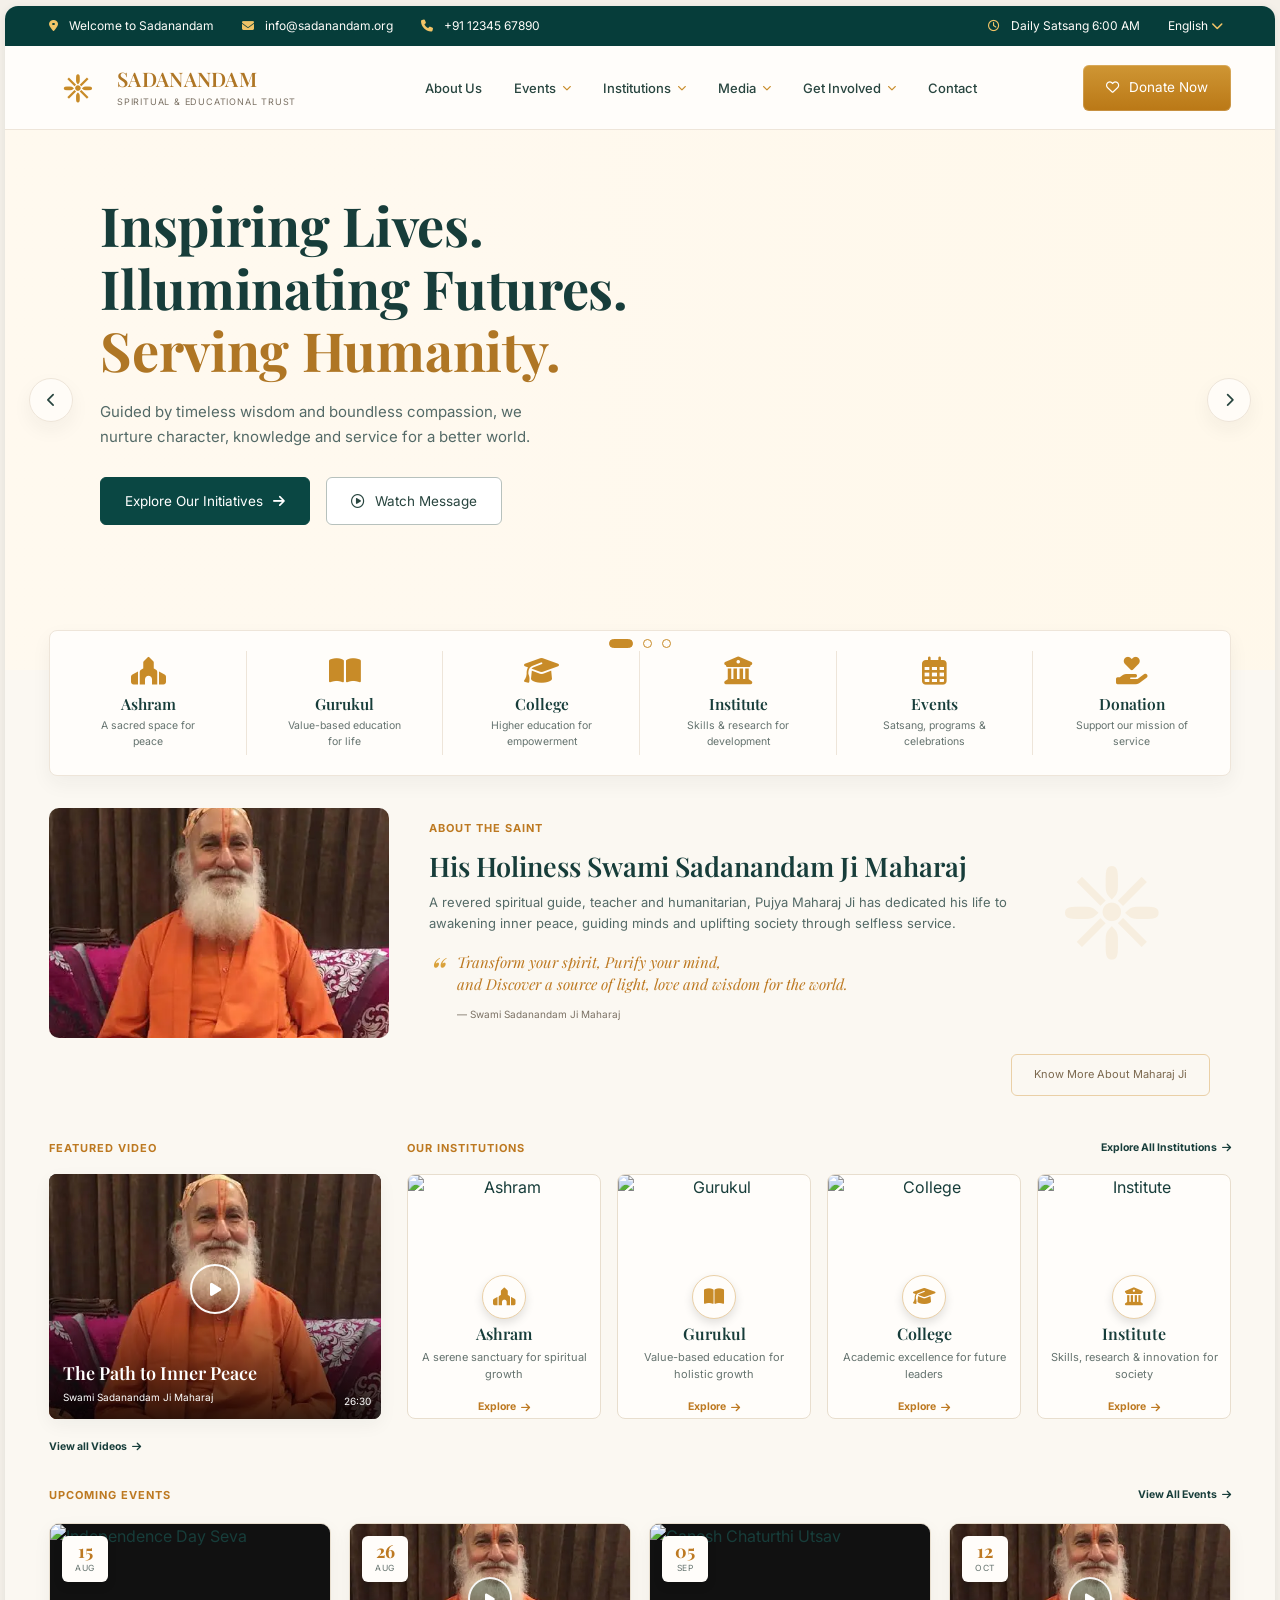
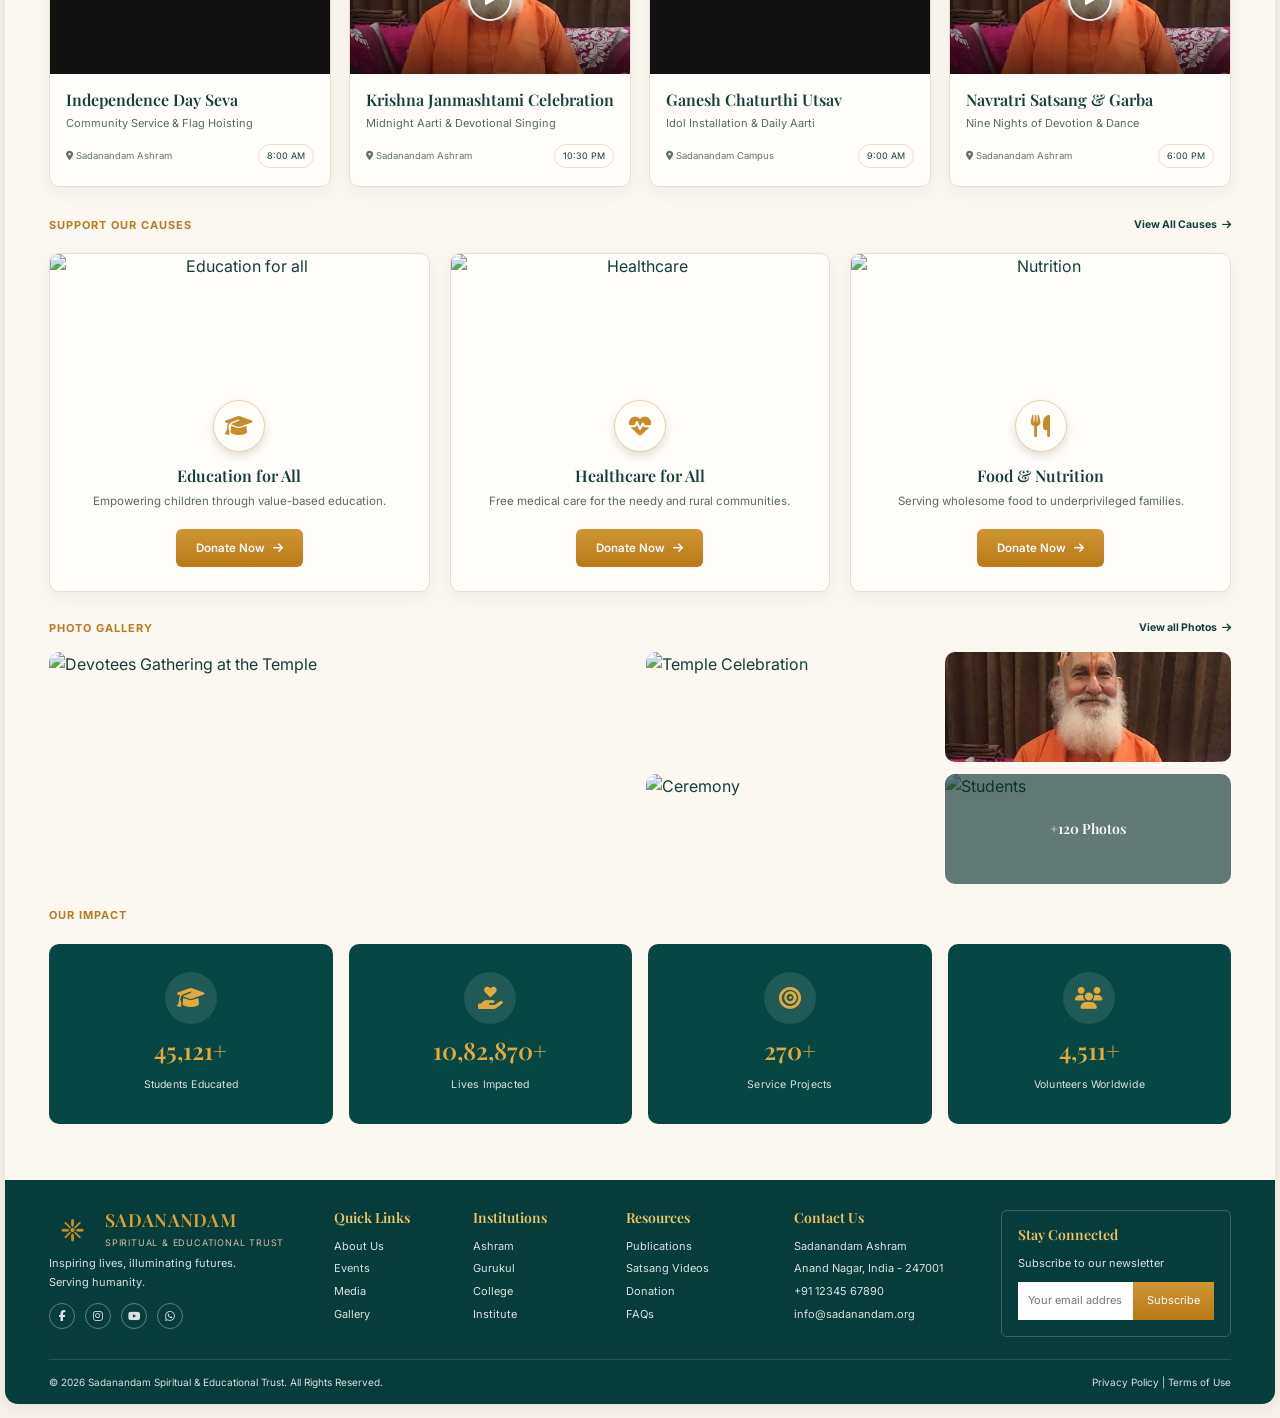
==== commit 0a1c74ea: "Fix stale event dates in Upcoming Events and Full Calendar Homepage Upcoming Events showed May/June " ====
--- a/index.html
+++ b/index.html
@@ -232,47 +232,47 @@
         <div class="event-track">
           <article class="event reveal">
             <div class="event-media">
-              <img src="https://images.unsplash.com/photo-1604881988758-f76ad2f7aac1?auto=format&fit=crop&w=700&q=85" alt="Guru Purnima Celebration">
-              <span class="event-date"><b>24</b><small>MAY</small></span>
+              <img src="https://images.unsplash.com/photo-1604881988758-f76ad2f7aac1?auto=format&fit=crop&w=700&q=85" alt="Independence Day Seva">
+              <span class="event-date"><b>15</b><small>AUG</small></span>
             </div>
             <div class="event-body">
-              <h3>Guru Purnima Celebration</h3>
-              <p>Satsang, Discourses & Blessings</p>
-              <div class="event-meta"><small><i class="fa-solid fa-location-dot"></i> Sadanandam Ashram</small><time>7:00 AM</time></div>
+              <h3>Independence Day Seva</h3>
+              <p>Community Service & Flag Hoisting</p>
+              <div class="event-meta"><small><i class="fa-solid fa-location-dot"></i> Sadanandam Ashram</small><time>8:00 AM</time></div>
             </div>
           </article>
           <article class="event event--video open-video reveal delay1">
             <div class="event-media">
-              <img src="assets/saint.webp" alt="Youth Leadership Retreat">
-              <span class="event-date"><b>08</b><small>JUN</small></span>
+              <img src="assets/saint.webp" alt="Krishna Janmashtami Celebration">
+              <span class="event-date"><b>26</b><small>AUG</small></span>
               <span class="event-play"><i class="fa-solid fa-play"></i></span>
             </div>
             <div class="event-body">
-              <h3>Youth Leadership Retreat</h3>
-              <p>Inspiration, Skills & Service</p>
-              <div class="event-meta"><small><i class="fa-solid fa-location-dot"></i> Sadanandam Institute</small><time>10:30 AM</time></div>
+              <h3>Krishna Janmashtami Celebration</h3>
+              <p>Midnight Aarti & Devotional Singing</p>
+              <div class="event-meta"><small><i class="fa-solid fa-location-dot"></i> Sadanandam Ashram</small><time>10:30 PM</time></div>
             </div>
           </article>
           <article class="event reveal delay2">
             <div class="event-media">
-              <img src="https://images.unsplash.com/photo-1531058020387-3be344556be6?auto=format&fit=crop&w=700&q=85" alt="Health & Wellness Camp">
-              <span class="event-date"><b>15</b><small>JUN</small></span>
+              <img src="https://images.unsplash.com/photo-1531058020387-3be344556be6?auto=format&fit=crop&w=700&q=85" alt="Ganesh Chaturthi Utsav">
+              <span class="event-date"><b>05</b><small>SEP</small></span>
             </div>
             <div class="event-body">
-              <h3>Health & Wellness Camp</h3>
-              <p>Free Camp & Consultations</p>
+              <h3>Ganesh Chaturthi Utsav</h3>
+              <p>Idol Installation & Daily Aarti</p>
               <div class="event-meta"><small><i class="fa-solid fa-location-dot"></i> Sadanandam Campus</small><time>9:00 AM</time></div>
             </div>
           </article>
           <article class="event event--video open-video reveal delay3">
             <div class="event-media">
-              <img src="assets/saint.webp" alt="Satsang Live Discourse">
-              <span class="event-date"><b>22</b><small>JUN</small></span>
+              <img src="assets/saint.webp" alt="Navratri Satsang & Garba">
+              <span class="event-date"><b>12</b><small>OCT</small></span>
               <span class="event-play"><i class="fa-solid fa-play"></i></span>
             </div>
             <div class="event-body">
-              <h3>Satsang Live Discourse</h3>
-              <p>Weekly Wisdom & Reflection</p>
+              <h3>Navratri Satsang & Garba</h3>
+              <p>Nine Nights of Devotion & Dance</p>
               <div class="event-meta"><small><i class="fa-solid fa-location-dot"></i> Sadanandam Ashram</small><time>6:00 PM</time></div>
             </div>
           </article>
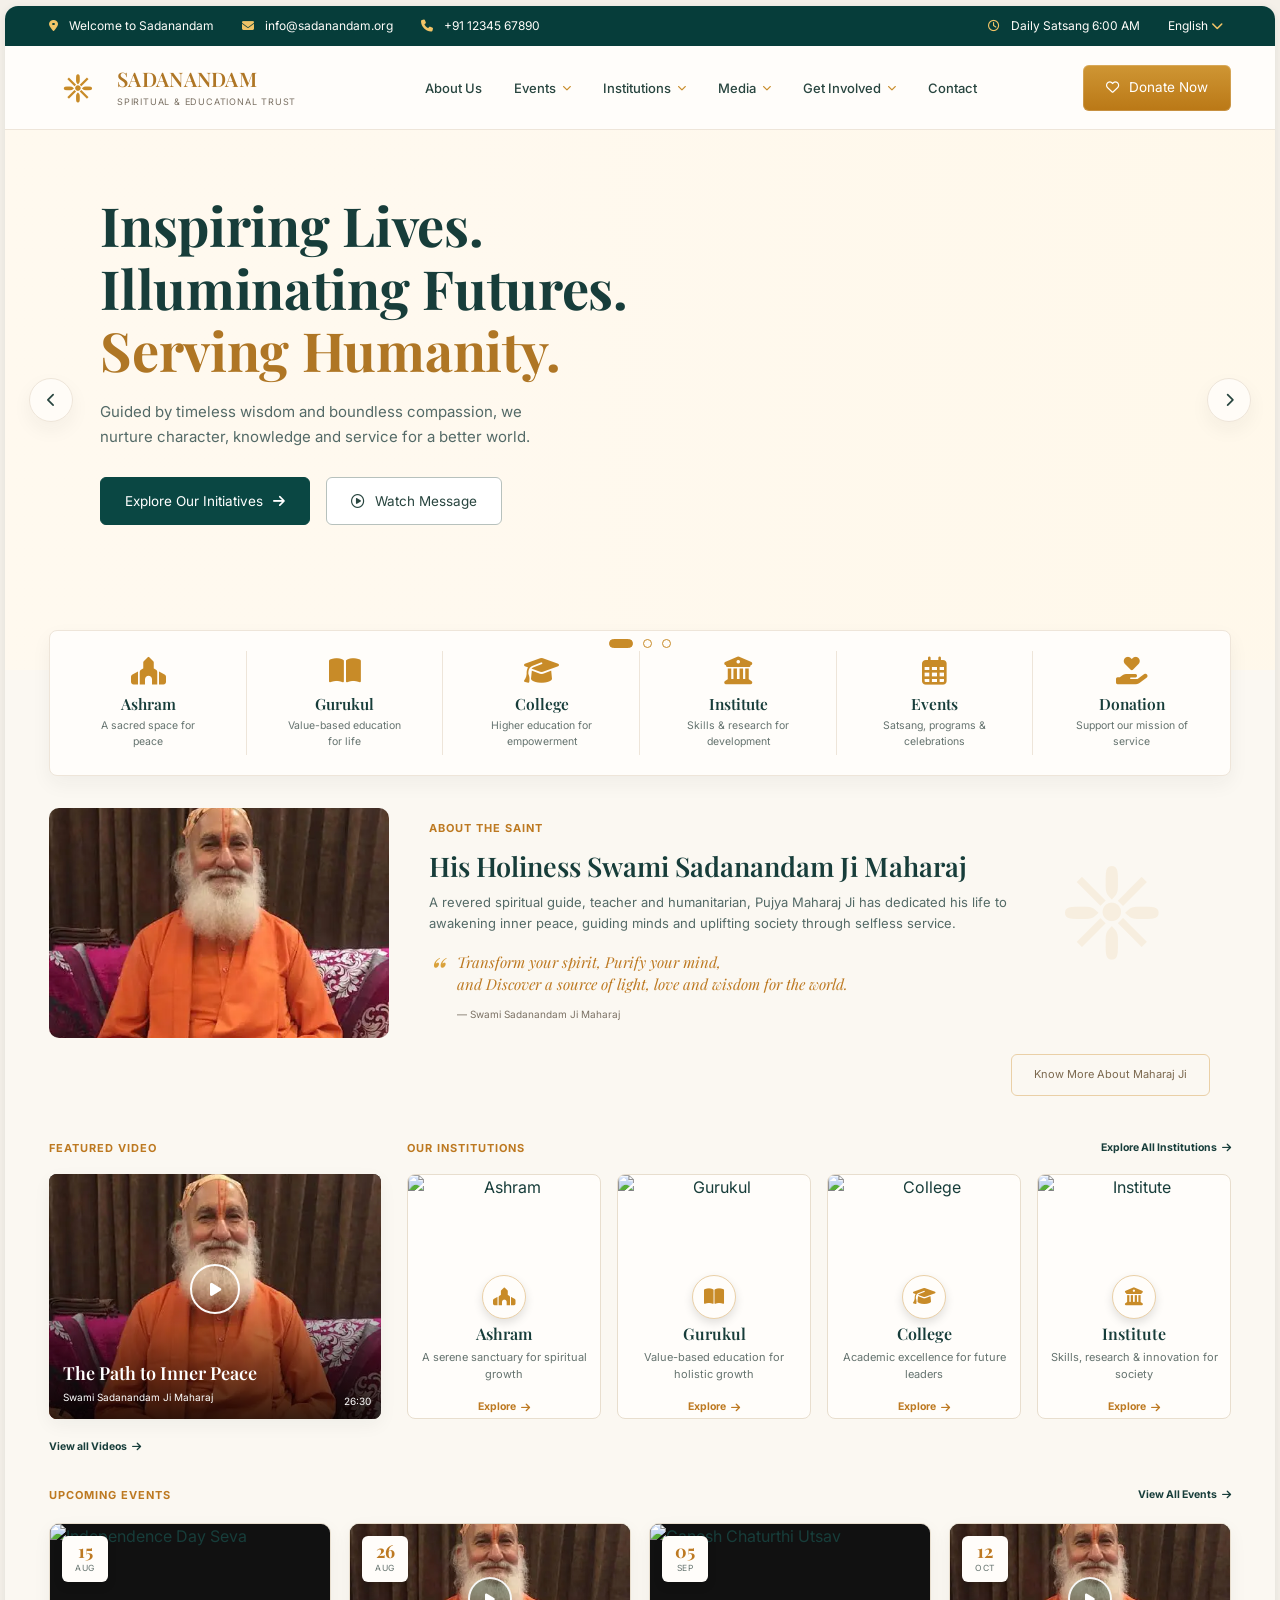
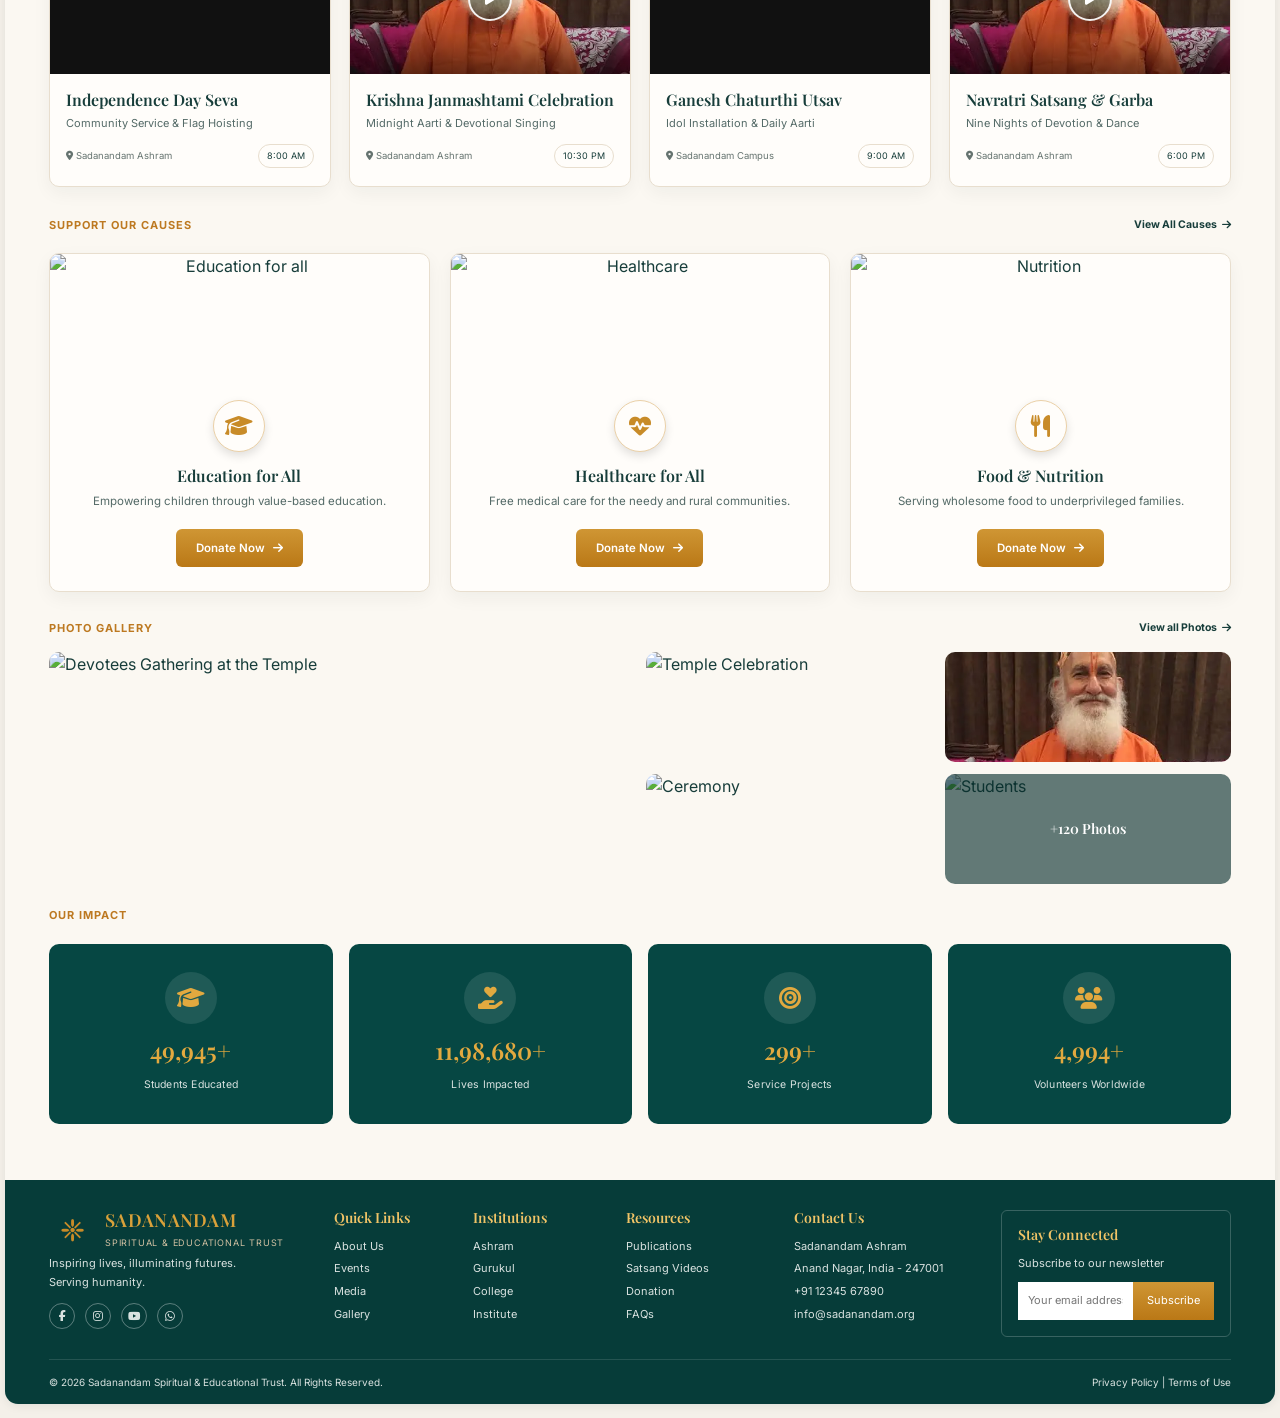
==== commit 94ebc8c0: "Wire Live Satsang nav link to play the latest satsang video Live Satsang in the Events dropdown now " ====
--- a/index.html
+++ b/index.html
@@ -43,7 +43,7 @@
           <div class="dropdown-panel">
             <a href="#events"><i class="fa-solid fa-calendar-days"></i> Upcoming Events</a>
             <a href="past-events.html"><i class="fa-solid fa-clock-rotate-left"></i> Past Events</a>
-            <a href="#events"><i class="fa-solid fa-tower-broadcast"></i> Live Satsang</a>
+            <a href="#" class="open-video" data-yt="O46sWjfG96k" data-title="Live Satsang &mdash; Vapi, 21 July 2026" data-desc="Watch the latest recorded satsang of Shri Shri 1008 Sadanand Ji Maharaj, held at Vapi."><i class="fa-solid fa-tower-broadcast"></i> Live Satsang</a>
             <a href="full-calendar.html"><i class="fa-regular fa-calendar"></i> Full Calendar</a>
           </div>
         </div>
@@ -360,8 +360,8 @@
     <div class="video-embed">
       <iframe id="modalVideoFrame" src="" title="The Path to Inner Peace" allow="accelerometer; autoplay; clipboard-write; encrypted-media; gyroscope; picture-in-picture" allowfullscreen loading="lazy"></iframe>
     </div>
-    <h3>The Path to Inner Peace</h3>
-    <p>Watch Swami Sadanandam Ji Maharaj's recorded message on the path to inner peace.</p>
+    <h3 id="modalTitle">The Path to Inner Peace</h3>
+    <p id="modalDesc">Watch Swami Sadanandam Ji Maharaj's recorded message on the path to inner peace.</p>
   </div>
 </div>
 
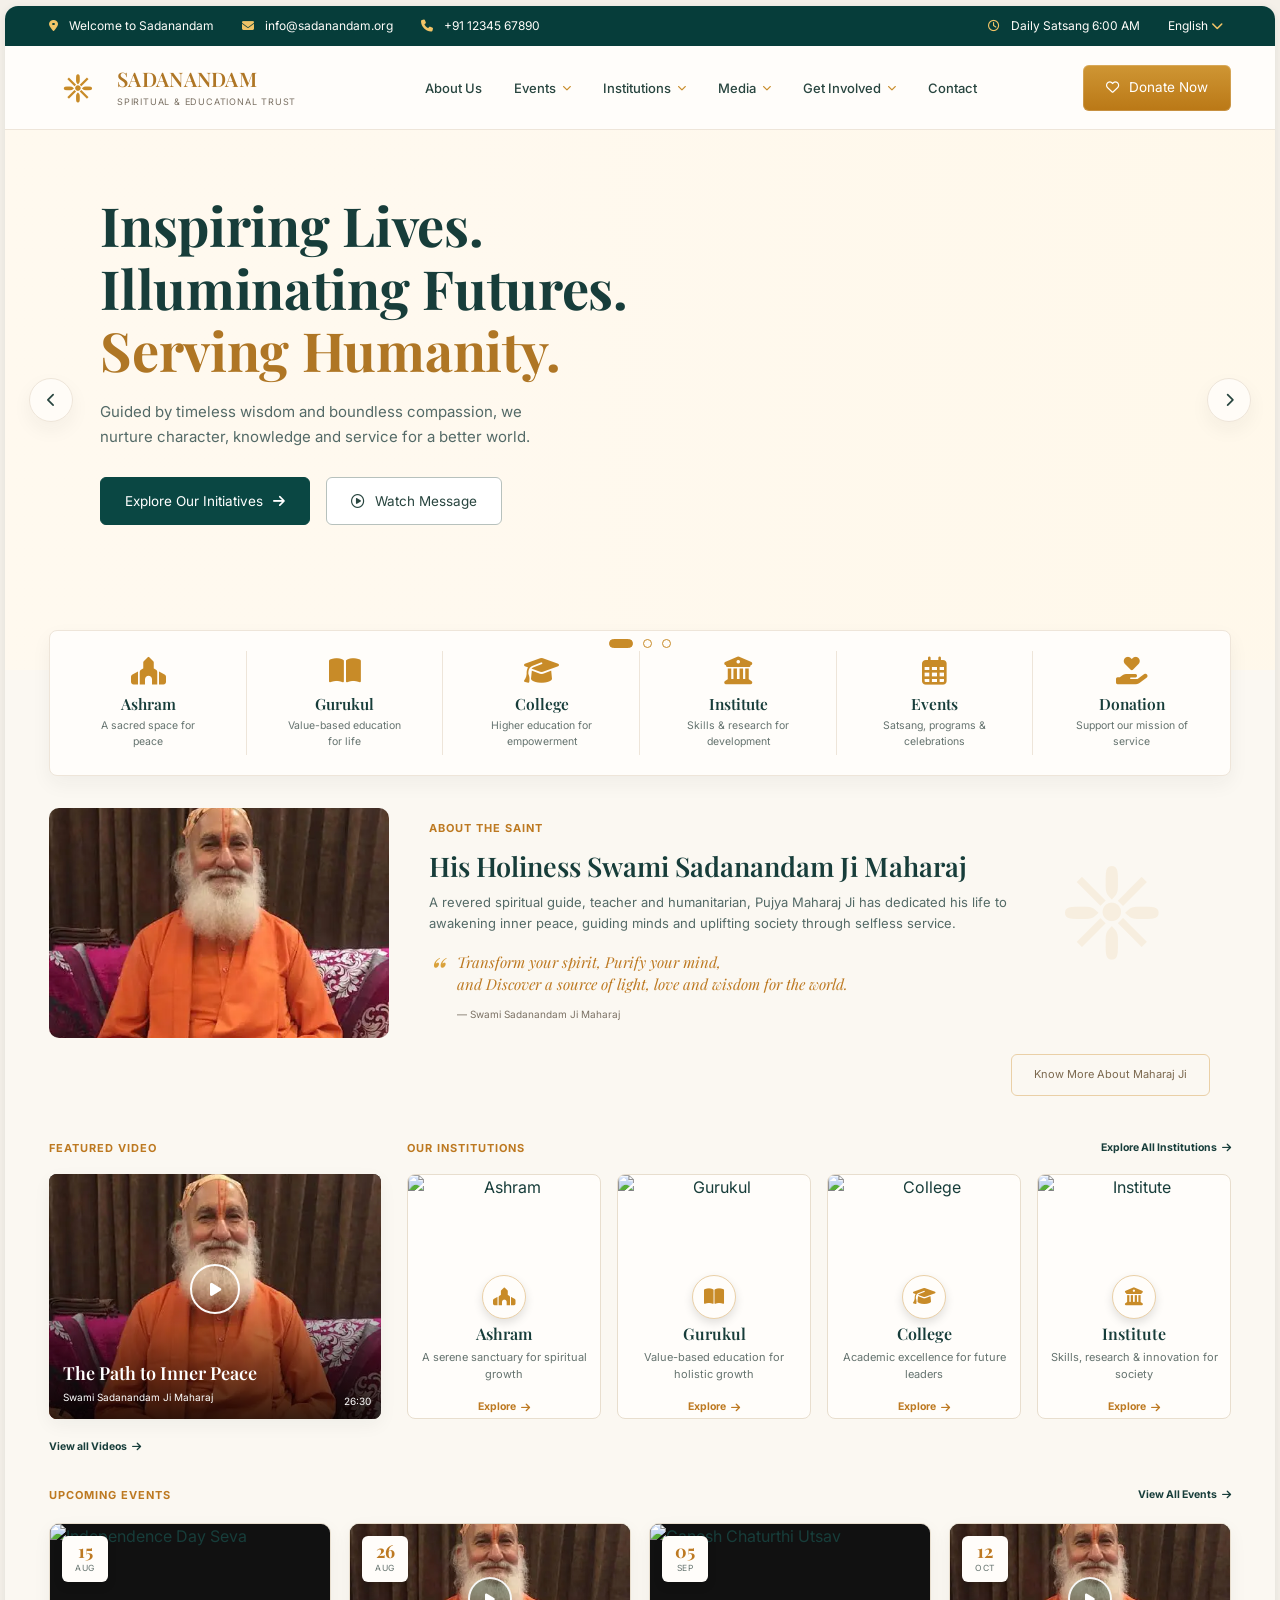
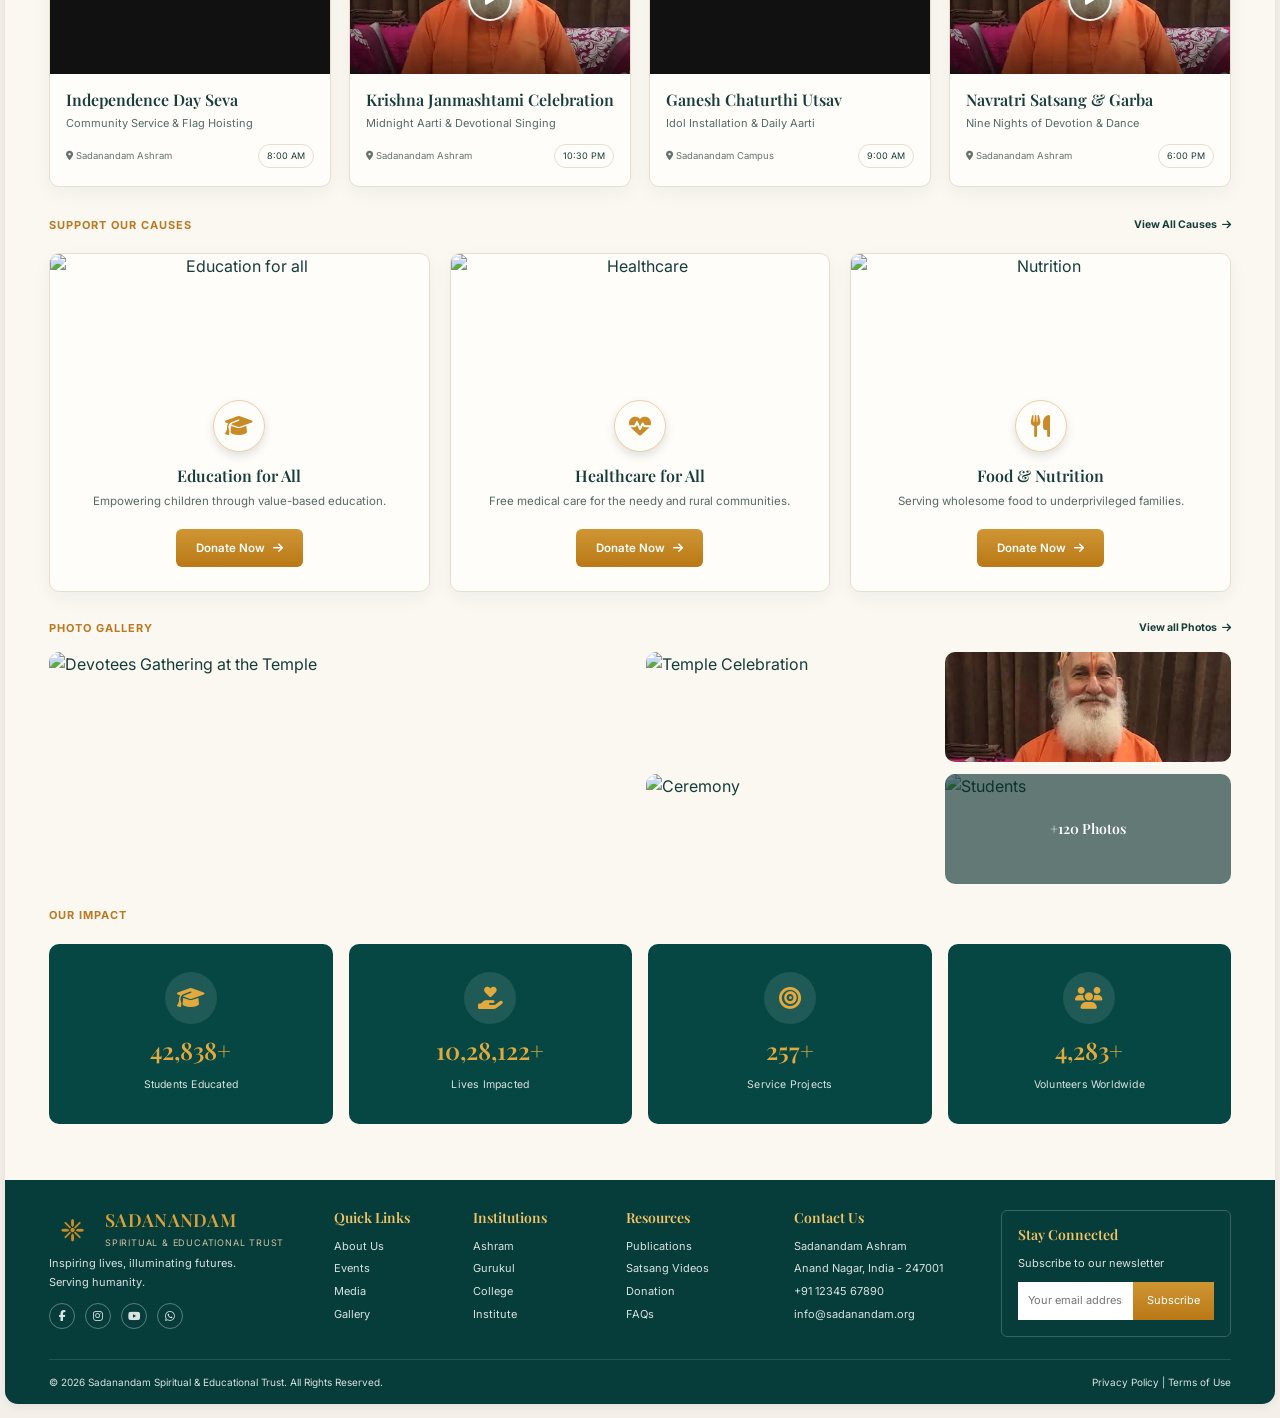
==== commit 3cc359e0: "Give the About Us page a clean URL via Vercel rewrite Add vercel.json rewriting /about-SadanandMahar" ====
--- a/index.html
+++ b/index.html
@@ -36,7 +36,7 @@
         <span><b>SADANANDAM</b><small>SPIRITUAL & EDUCATIONAL TRUST</small></span>
       </a>
       <nav id="nav">
-        <a href="about.html">About Us</a>
+        <a href="/about-SadanandMaharajJI">About Us</a>
 
         <div class="nav-item">
           <button class="nav-link">Events <i class="fa-solid fa-chevron-down"></i></button>
@@ -188,7 +188,7 @@
         <small>— Swami Sadanandam Ji Maharaj</small>
       </div>
       <div class="about-mark">❈</div>
-      <a class="about-button" href="about.html">Know More About Maharaj Ji</a>
+      <a class="about-button" href="/about-SadanandMaharajJI">Know More About Maharaj Ji</a>
     </section>
 
     <div class="content shell">
@@ -342,7 +342,7 @@
         <p>Inspiring lives, illuminating futures.<br>Serving humanity.</p>
         <div class="social"><i class="fa-brands fa-facebook-f"></i><i class="fa-brands fa-instagram"></i><i class="fa-brands fa-youtube"></i><i class="fa-brands fa-whatsapp"></i></div>
       </div>
-      <div><h4>Quick Links</h4><a href="about.html">About Us</a><a href="#events">Events</a><a href="#media">Media</a><a href="#">Gallery</a></div>
+      <div><h4>Quick Links</h4><a href="/about-SadanandMaharajJI">About Us</a><a href="#events">Events</a><a href="#media">Media</a><a href="#">Gallery</a></div>
       <div><h4>Institutions</h4><a href="#">Ashram</a><a href="#">Gurukul</a><a href="#">College</a><a href="#">Institute</a></div>
       <div><h4>Resources</h4><a href="#">Publications</a><a href="#">Satsang Videos</a><a href="#">Donation</a><a href="#">FAQs</a></div>
       <div><h4>Contact Us</h4><a href="#">Sadanandam Ashram</a><a href="#">Anand Nagar, India - 247001</a><a href="#">+91 12345 67890</a><a href="#">info@sadanandam.org</a></div>
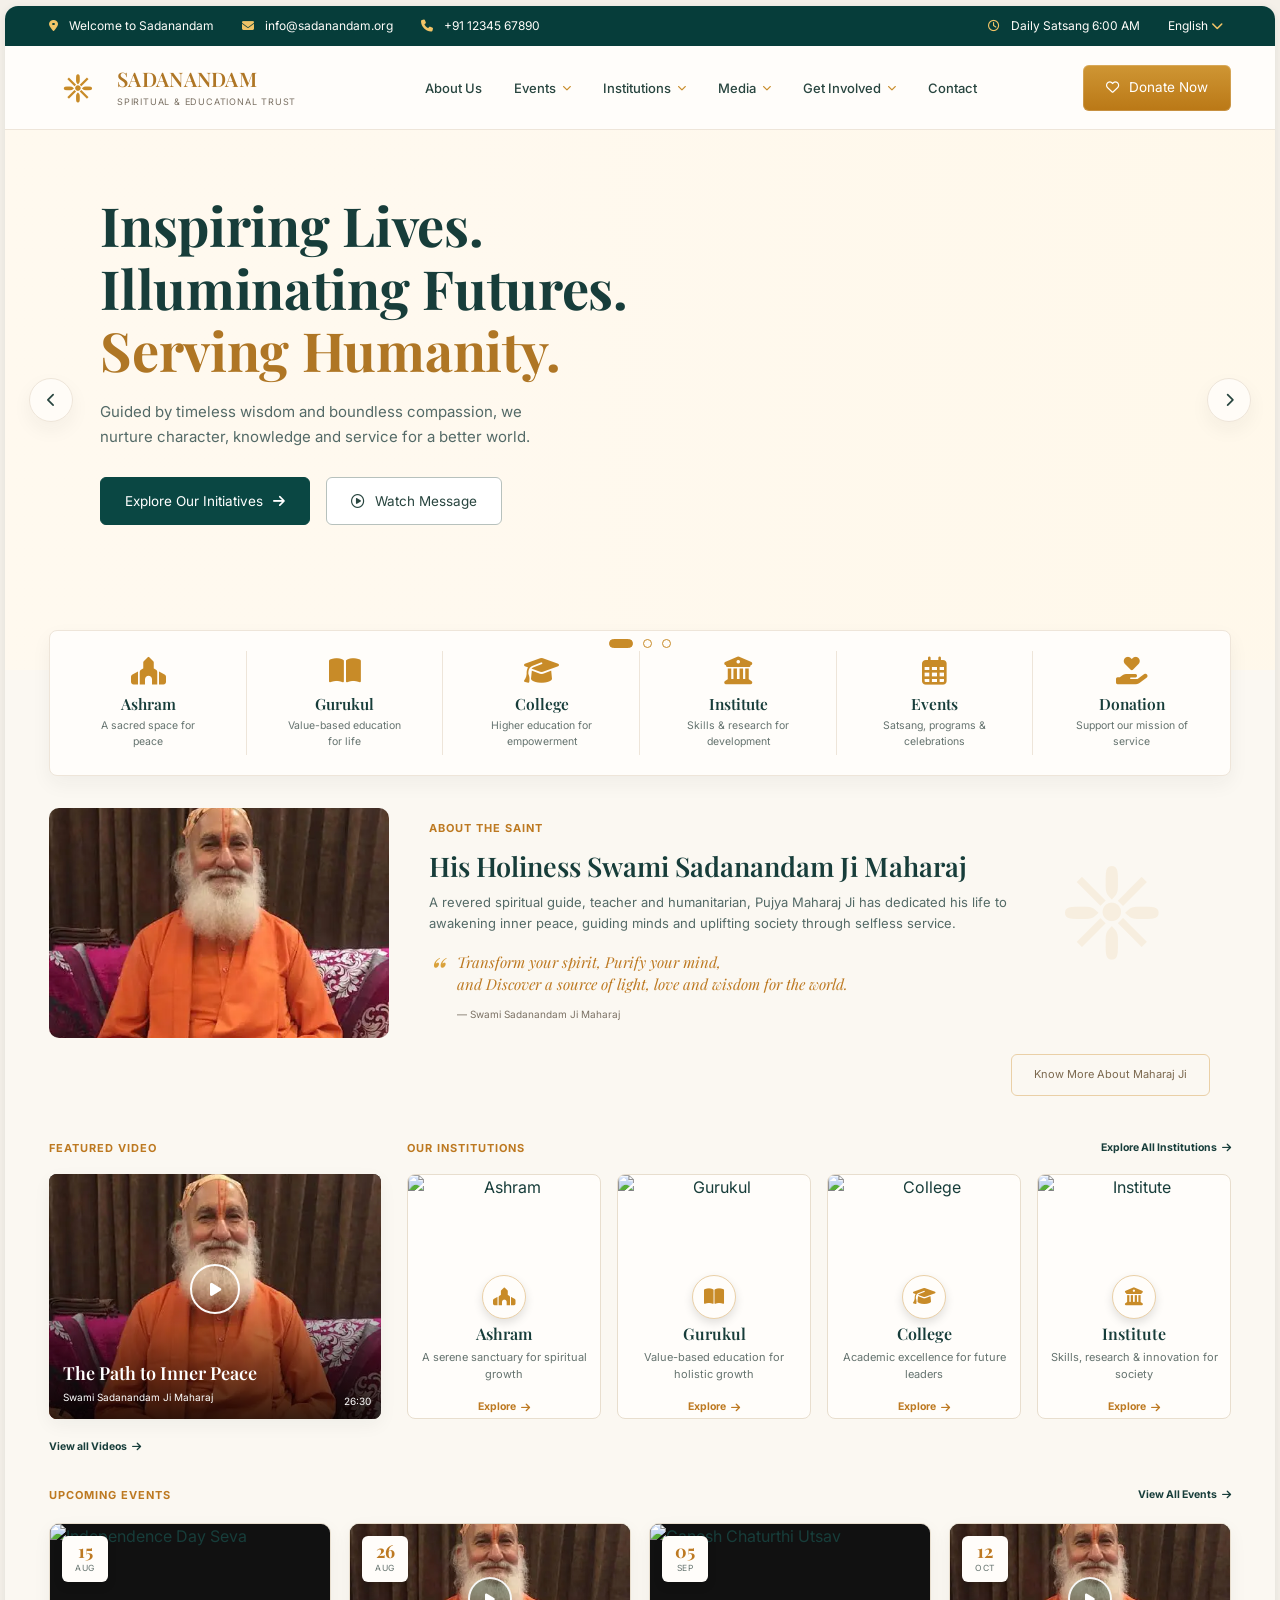
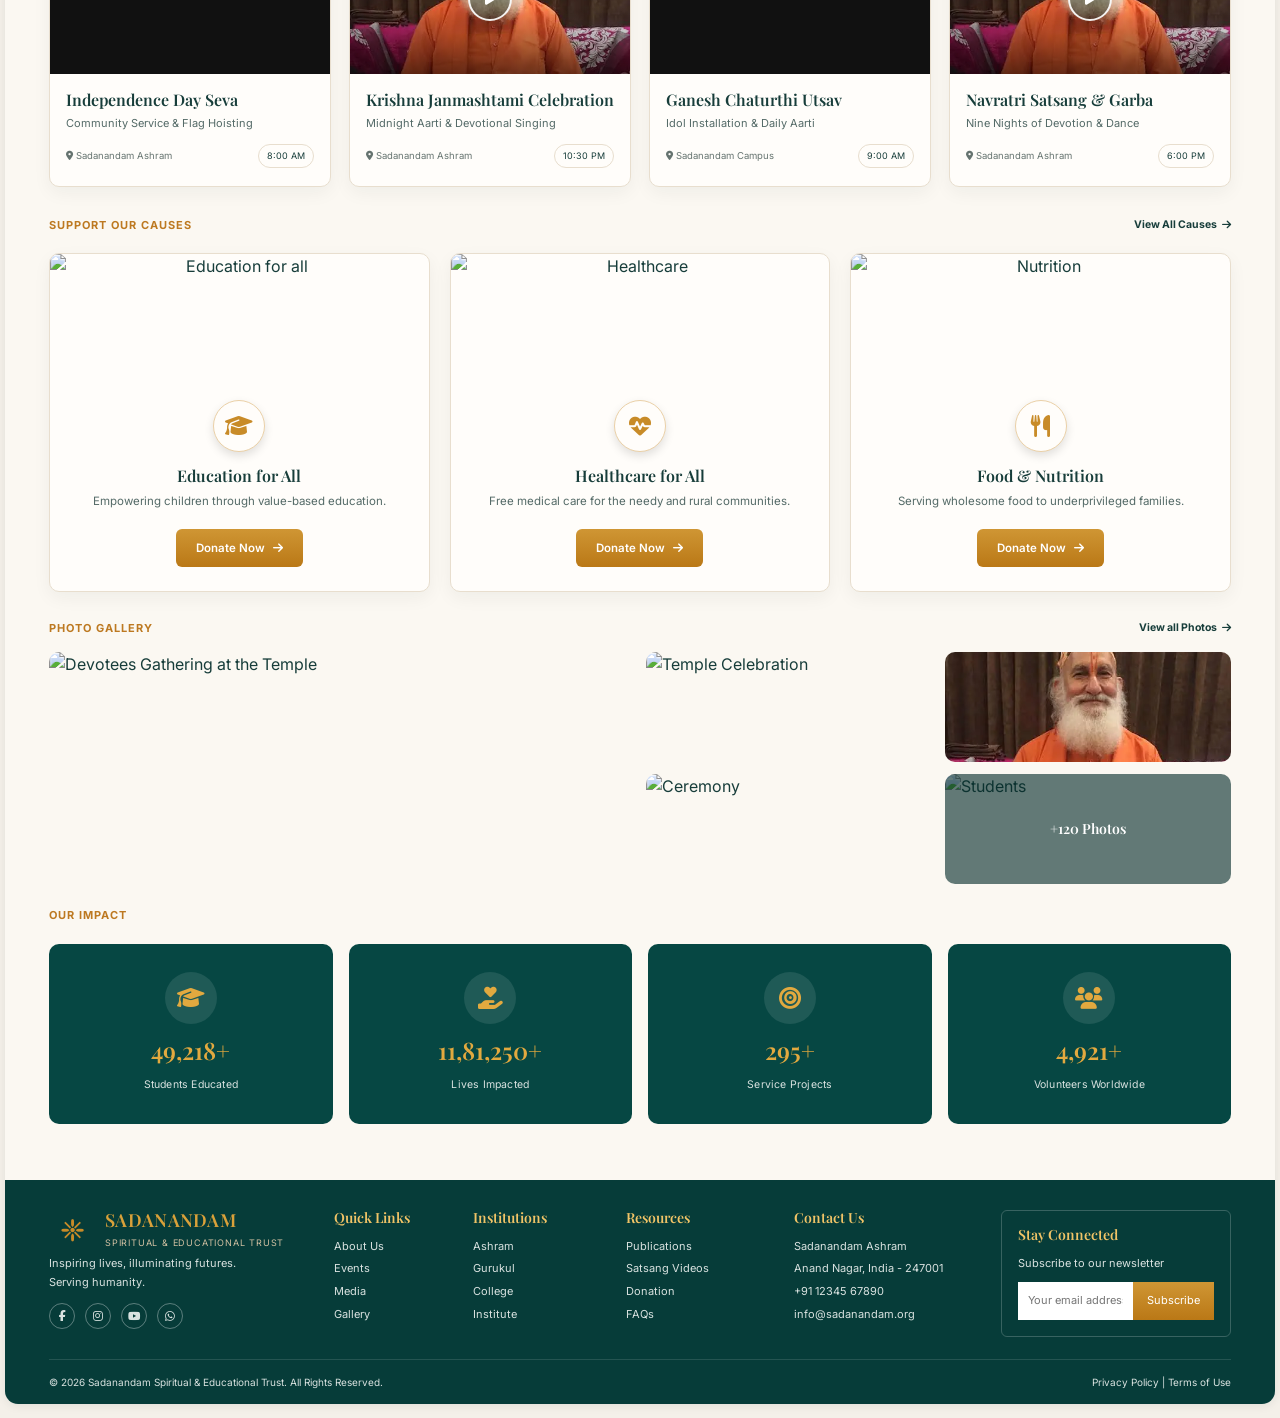
==== commit 18b90c50: "Add dedicated Ashram, Gurukul, College and Institute pages Create four separate institution pages an" ====
--- a/index.html
+++ b/index.html
@@ -53,13 +53,13 @@
           <div class="mega-panel">
             <div class="mega-col">
               <h4>Education</h4>
-              <a href="#institutions"><i class="fa-solid fa-book-open"></i> Gurukul</a>
-              <a href="#institutions"><i class="fa-solid fa-graduation-cap"></i> College</a>
+              <a href="gurukul.html"><i class="fa-solid fa-book-open"></i> Gurukul</a>
+              <a href="college.html"><i class="fa-solid fa-graduation-cap"></i> College</a>
             </div>
             <div class="mega-col">
               <h4>Faith &amp; Skill</h4>
-              <a href="#institutions"><i class="fa-solid fa-place-of-worship"></i> Ashram</a>
-              <a href="#institutions"><i class="fa-solid fa-building-columns"></i> Institute</a>
+              <a href="ashram.html"><i class="fa-solid fa-place-of-worship"></i> Ashram</a>
+              <a href="institute.html"><i class="fa-solid fa-building-columns"></i> Institute</a>
             </div>
             <div class="mega-col mega-feature">
               <img src="assets/saint.webp" alt="Our Institutions">
@@ -169,10 +169,10 @@
     </section>
 
     <section class="gateway shell reveal">
-      <a href="#institutions"><i class="fa-solid fa-place-of-worship"></i><b>Ashram</b><small>A sacred space for peace</small></a>
-      <a href="#institutions"><i class="fa-solid fa-book-open"></i><b>Gurukul</b><small>Value-based education for life</small></a>
-      <a href="#institutions"><i class="fa-solid fa-graduation-cap"></i><b>College</b><small>Higher education for empowerment</small></a>
-      <a href="#institutions"><i class="fa-solid fa-building-columns"></i><b>Institute</b><small>Skills & research for development</small></a>
+      <a href="ashram.html"><i class="fa-solid fa-place-of-worship"></i><b>Ashram</b><small>A sacred space for peace</small></a>
+      <a href="gurukul.html"><i class="fa-solid fa-book-open"></i><b>Gurukul</b><small>Value-based education for life</small></a>
+      <a href="college.html"><i class="fa-solid fa-graduation-cap"></i><b>College</b><small>Higher education for empowerment</small></a>
+      <a href="institute.html"><i class="fa-solid fa-building-columns"></i><b>Institute</b><small>Skills & research for development</small></a>
       <a href="#events"><i class="fa-regular fa-calendar-days"></i><b>Events</b><small>Satsang, programs & celebrations</small></a>
       <a href="#donation"><i class="fa-solid fa-hand-holding-heart"></i><b>Donation</b><small>Support our mission of service</small></a>
     </section>
@@ -209,19 +209,19 @@
         <div class="institution-track">
           <article class="inst reveal">
             <img src="https://images.unsplash.com/photo-1582510003544-4d00b7f74220?auto=format&fit=crop&w=700&q=85" alt="Ashram">
-            <div><span class="round icon-badge icon-badge--md"><i class="fa-solid fa-place-of-worship"></i></span><h3>Ashram</h3><p>A serene sanctuary for spiritual growth</p><a href="#">Explore <i class="fa-solid fa-arrow-right"></i></a></div>
+            <div><span class="round icon-badge icon-badge--md"><i class="fa-solid fa-place-of-worship"></i></span><h3>Ashram</h3><p>A serene sanctuary for spiritual growth</p><a href="ashram.html">Explore <i class="fa-solid fa-arrow-right"></i></a></div>
           </article>
           <article class="inst reveal delay1">
             <img src="https://images.unsplash.com/photo-1509062522246-3755977927d7?auto=format&fit=crop&w=700&q=85" alt="Gurukul">
-            <div><span class="round icon-badge icon-badge--md"><i class="fa-solid fa-book-open"></i></span><h3>Gurukul</h3><p>Value-based education for holistic growth</p><a href="#">Explore <i class="fa-solid fa-arrow-right"></i></a></div>
+            <div><span class="round icon-badge icon-badge--md"><i class="fa-solid fa-book-open"></i></span><h3>Gurukul</h3><p>Value-based education for holistic growth</p><a href="gurukul.html">Explore <i class="fa-solid fa-arrow-right"></i></a></div>
           </article>
           <article class="inst reveal delay2">
             <img src="https://images.unsplash.com/photo-1564981797816-1043664bf78d?auto=format&fit=crop&w=700&q=85" alt="College">
-            <div><span class="round icon-badge icon-badge--md"><i class="fa-solid fa-graduation-cap"></i></span><h3>College</h3><p>Academic excellence for future leaders</p><a href="#">Explore <i class="fa-solid fa-arrow-right"></i></a></div>
+            <div><span class="round icon-badge icon-badge--md"><i class="fa-solid fa-graduation-cap"></i></span><h3>College</h3><p>Academic excellence for future leaders</p><a href="college.html">Explore <i class="fa-solid fa-arrow-right"></i></a></div>
           </article>
           <article class="inst reveal delay3">
             <img src="https://images.unsplash.com/photo-1541339907198-e08756dedf3f?auto=format&fit=crop&w=700&q=85" alt="Institute">
-            <div><span class="round icon-badge icon-badge--md"><i class="fa-solid fa-building-columns"></i></span><h3>Institute</h3><p>Skills, research & innovation for society</p><a href="#">Explore <i class="fa-solid fa-arrow-right"></i></a></div>
+            <div><span class="round icon-badge icon-badge--md"><i class="fa-solid fa-building-columns"></i></span><h3>Institute</h3><p>Skills, research & innovation for society</p><a href="institute.html">Explore <i class="fa-solid fa-arrow-right"></i></a></div>
           </article>
         </div>
         <div class="dots mobile-only"><b class="active"></b><b></b><b></b></div>
@@ -343,7 +343,7 @@
         <div class="social"><i class="fa-brands fa-facebook-f"></i><i class="fa-brands fa-instagram"></i><i class="fa-brands fa-youtube"></i><i class="fa-brands fa-whatsapp"></i></div>
       </div>
       <div><h4>Quick Links</h4><a href="/about-SadanandMaharajJI">About Us</a><a href="#events">Events</a><a href="#media">Media</a><a href="#">Gallery</a></div>
-      <div><h4>Institutions</h4><a href="#">Ashram</a><a href="#">Gurukul</a><a href="#">College</a><a href="#">Institute</a></div>
+      <div><h4>Institutions</h4><a href="ashram.html">Ashram</a><a href="gurukul.html">Gurukul</a><a href="college.html">College</a><a href="institute.html">Institute</a></div>
       <div><h4>Resources</h4><a href="#">Publications</a><a href="#">Satsang Videos</a><a href="#">Donation</a><a href="#">FAQs</a></div>
       <div><h4>Contact Us</h4><a href="#">Sadanandam Ashram</a><a href="#">Anand Nagar, India - 247001</a><a href="#">+91 12345 67890</a><a href="#">info@sadanandam.org</a></div>
       <div class="subscribe"><h4>Stay Connected</h4><p>Subscribe to our newsletter</p><form><input placeholder="Your email address" type="email"><button type="submit">Subscribe</button></form></div>
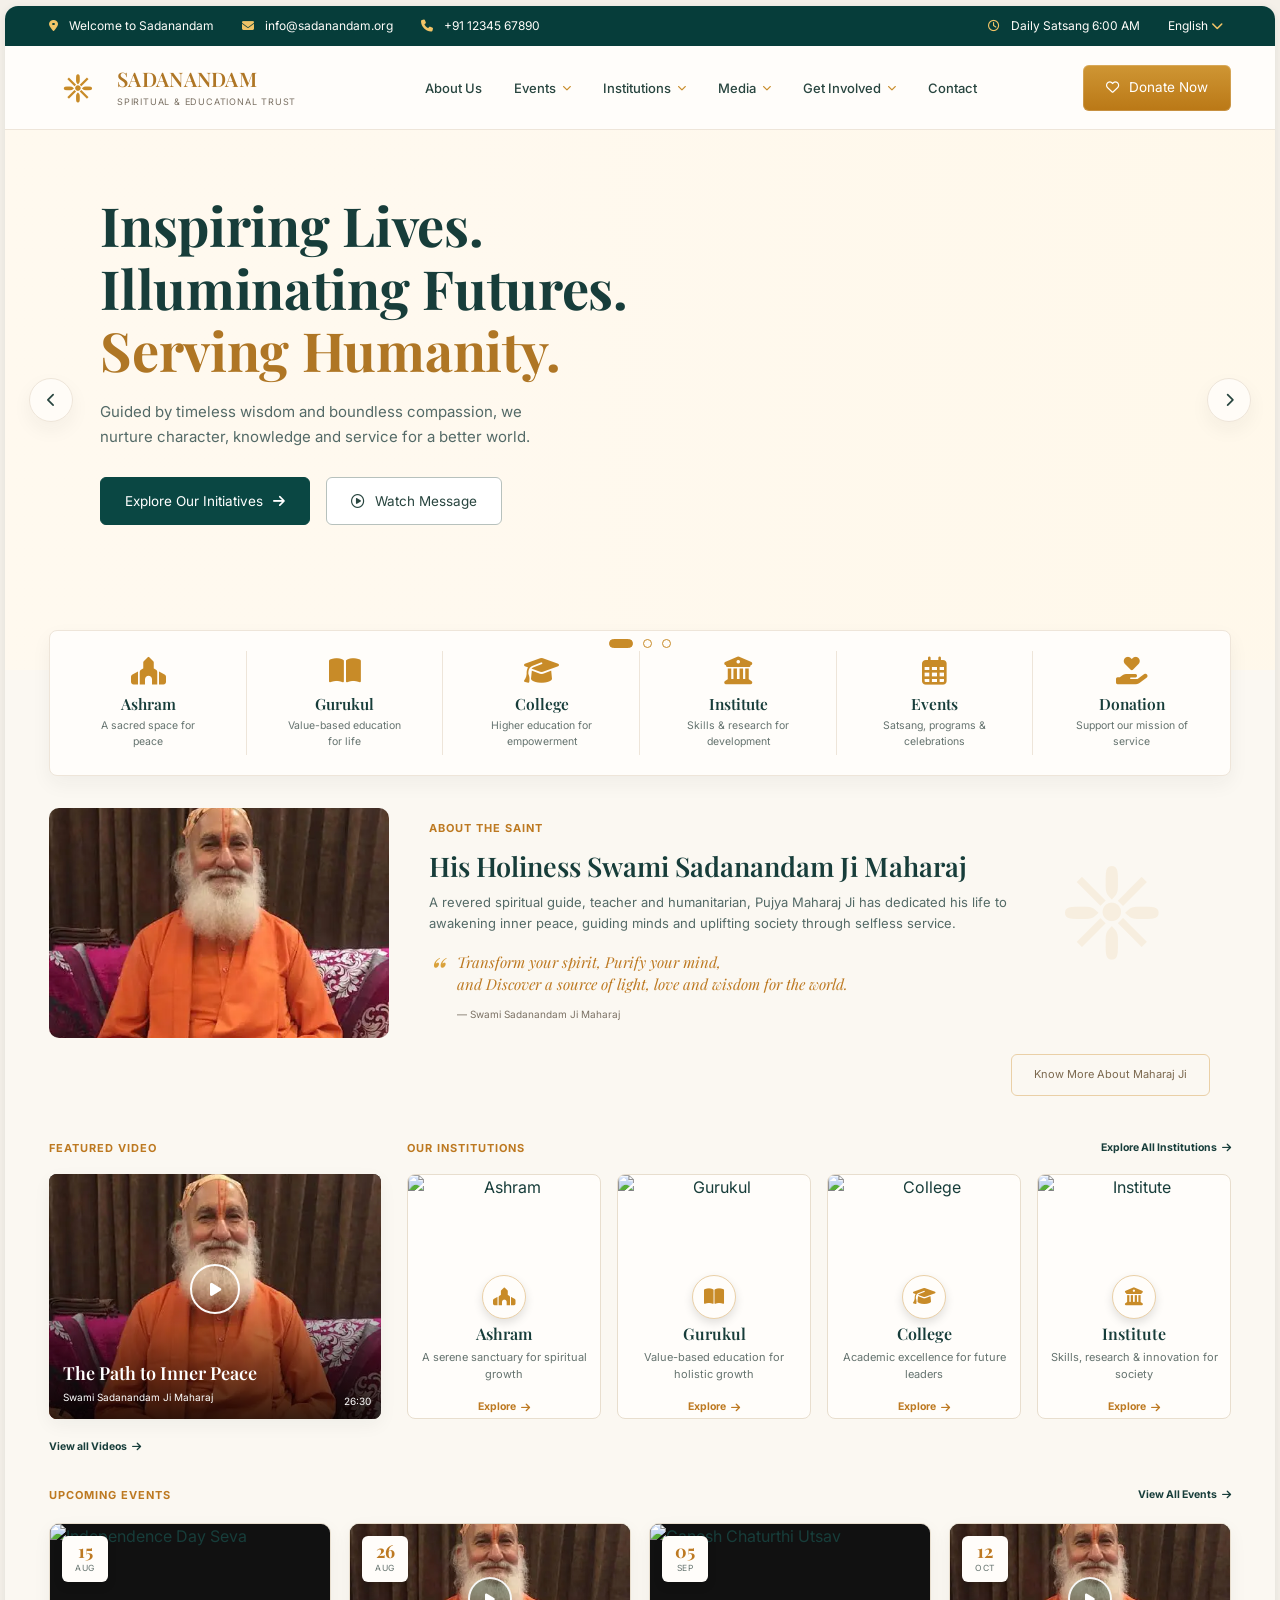
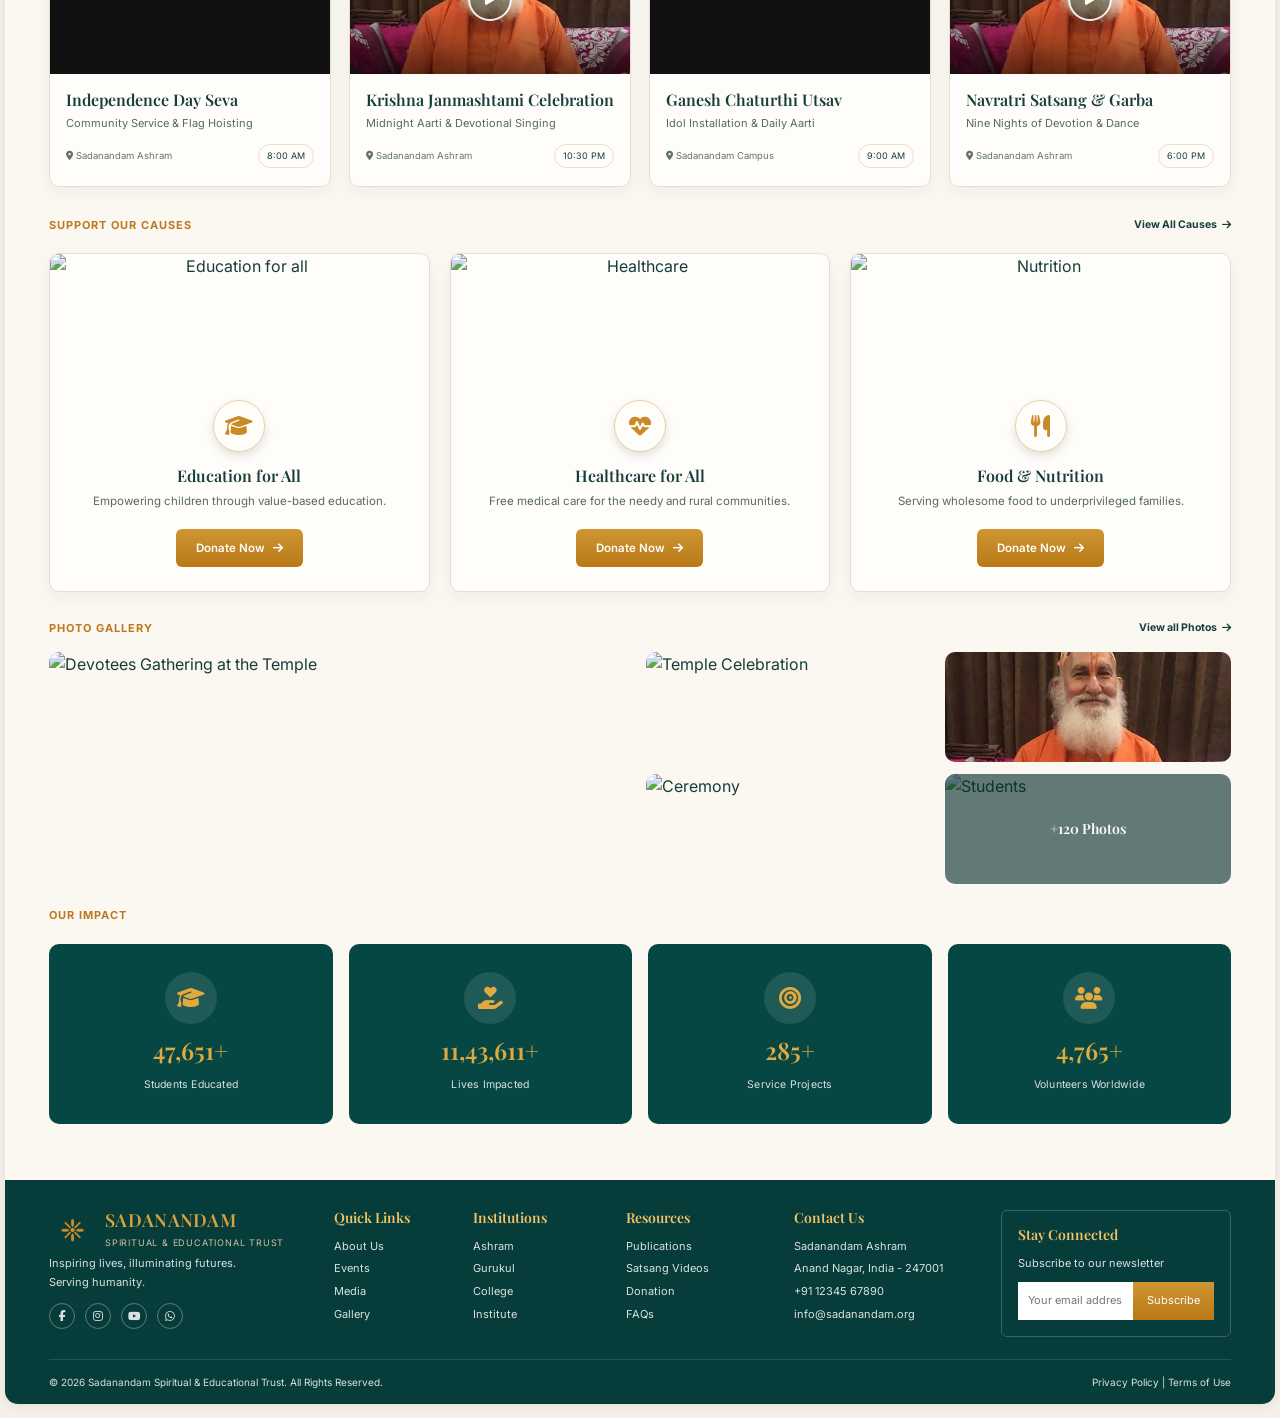
==== commit cbc0c775: "Add a dedicated Contact Us page Create contact.html with contact info cards, a message form, and a m" ====
--- a/index.html
+++ b/index.html
@@ -91,7 +91,7 @@
           </div>
         </div>
 
-        <a href="#footer">Contact</a>
+        <a href="contact.html">Contact</a>
       </nav>
       <a class="top-donate desktop-only" href="#donation"><i class="fa-regular fa-heart"></i> Donate Now</a>
       <button class="hamburger" id="hamburger" aria-label="Open menu" aria-expanded="false"><span></span><span></span><span></span></button>
@@ -345,7 +345,7 @@
       <div><h4>Quick Links</h4><a href="/about-SadanandMaharajJI">About Us</a><a href="#events">Events</a><a href="#media">Media</a><a href="#">Gallery</a></div>
       <div><h4>Institutions</h4><a href="ashram.html">Ashram</a><a href="gurukul.html">Gurukul</a><a href="college.html">College</a><a href="institute.html">Institute</a></div>
       <div><h4>Resources</h4><a href="#">Publications</a><a href="#">Satsang Videos</a><a href="#">Donation</a><a href="#">FAQs</a></div>
-      <div><h4>Contact Us</h4><a href="#">Sadanandam Ashram</a><a href="#">Anand Nagar, India - 247001</a><a href="#">+91 12345 67890</a><a href="#">info@sadanandam.org</a></div>
+      <div><h4>Contact Us</h4><a href="contact.html">Sadanandam Ashram</a><a href="contact.html">Anand Nagar, India - 247001</a><a href="tel:+911234567890">+91 12345 67890</a><a href="mailto:info@sadanandam.org">info@sadanandam.org</a></div>
       <div class="subscribe"><h4>Stay Connected</h4><p>Subscribe to our newsletter</p><form><input placeholder="Your email address" type="email"><button type="submit">Subscribe</button></form></div>
     </div>
     <div class="shell copyright"><span>© 2026 Sadanandam Spiritual & Educational Trust. All Rights Reserved.</span><span>Privacy Policy | Terms of Use</span></div>
--- a/styles.css
+++ b/styles.css
@@ -1119,6 +1119,71 @@
   text-transform:uppercase
 }
 .cal-tag--past{background:var(--line-soft);color:var(--text-muted)}
+
+/* 12. contact page */
+.contact-cards{
+  display:grid;
+  grid-template-columns:repeat(4,1fr);
+  gap:18px;
+  padding:8px 0 48px
+}
+.contact-card{
+  border:1px solid var(--line);
+  border-radius:var(--radius-lg);
+  padding:26px 20px;
+  text-align:center;
+  background:var(--white);
+  box-shadow:var(--shadow-card)
+}
+.contact-card i{font-size:24px;color:var(--gold-400);margin-bottom:12px}
+.contact-card h3{margin:0 0 8px;font:600 15px/1.3 var(--font-display);color:var(--ink)}
+.contact-card p{margin:0;font-size:12.5px;line-height:1.6;color:var(--text-muted)}
+.contact-panel{
+  display:flex;
+  gap:56px;
+  padding:8px 0 48px;
+  border-top:1px solid var(--line)
+}
+.contact-info{flex:0 0 320px}
+.contact-info h2{margin:28px 0 14px;font:600 24px/1.3 var(--font-display);color:var(--ink)}
+.contact-info p{margin:0 0 14px;color:var(--text-body);font-size:14px;line-height:1.75}
+.contact-info-list{margin-top:18px;display:flex;flex-direction:column;gap:14px}
+.contact-info-list li{display:flex;align-items:flex-start;gap:12px;list-style:none;font-size:13px;color:var(--ink-soft)}
+.contact-info-list i{width:18px;margin-top:2px;color:var(--gold-400)}
+.contact-form-wrap{flex:1;padding-top:28px}
+.contact-form-wrap h2{margin:0 0 6px;font:600 24px/1.3 var(--font-display);color:var(--ink)}
+.contact-form-wrap>p{margin:0 0 20px;color:var(--text-muted);font-size:13px}
+.contact-form{display:grid;grid-template-columns:1fr 1fr;gap:16px}
+.contact-form .full{grid-column:1/-1}
+.contact-form label{display:block;font-size:11.5px;font-weight:600;letter-spacing:.3px;color:var(--ink-soft);margin-bottom:6px;text-transform:uppercase}
+.contact-form input,.contact-form textarea{
+  width:100%;
+  border:1px solid var(--line);
+  border-radius:10px;
+  padding:12px 14px;
+  font:14px var(--font-body);
+  color:var(--ink);
+  background:var(--bg-cream);
+  resize:vertical
+}
+.contact-form input:focus,.contact-form textarea:focus{outline:2px solid var(--gold-ring)}
+.contact-form textarea{min-height:120px}
+.contact-form button{
+  grid-column:1/-1;
+  justify-self:start;
+  border:0;
+  padding:14px 30px;
+  border-radius:30px;
+  background:linear-gradient(var(--gold-grad-a),var(--gold-grad-b));
+  color:#fff;
+  font:600 13px var(--font-body);
+  letter-spacing:.3px;
+  cursor:pointer;
+  transition:filter .2s ease
+}
+.contact-form button:hover{filter:brightness(1.12)}
+.contact-map{margin:8px 0 48px;border-radius:var(--radius-lg);overflow:hidden;box-shadow:var(--shadow-card)}
+.contact-map iframe{display:block;width:100%;height:320px;border:0}
 
 /* mobile, matched to approved compact reference */
 @media(max-width:700px){
@@ -1344,6 +1409,14 @@
   .about-cta{padding:32px 20px;margin-top:28px}
   .about-cta .hero-actions{flex-direction:column;align-items:stretch}
 
+  .contact-cards{grid-template-columns:1fr 1fr;gap:12px;padding:8px 0 28px}
+  .contact-panel{flex-direction:column;gap:0;padding:0 0 28px}
+  .contact-info{flex:0 0 auto}
+  .contact-info h2{margin:20px 0 12px}
+  .contact-form-wrap{padding-top:8px}
+  .contact-form{grid-template-columns:1fr}
+  .contact-map iframe{height:220px}
+
   .cal-jump{gap:6px;padding:14px 0 28px}
   .cal-jump a{padding:6px 11px;font-size:10px}
   .cal-month{margin-top:28px}
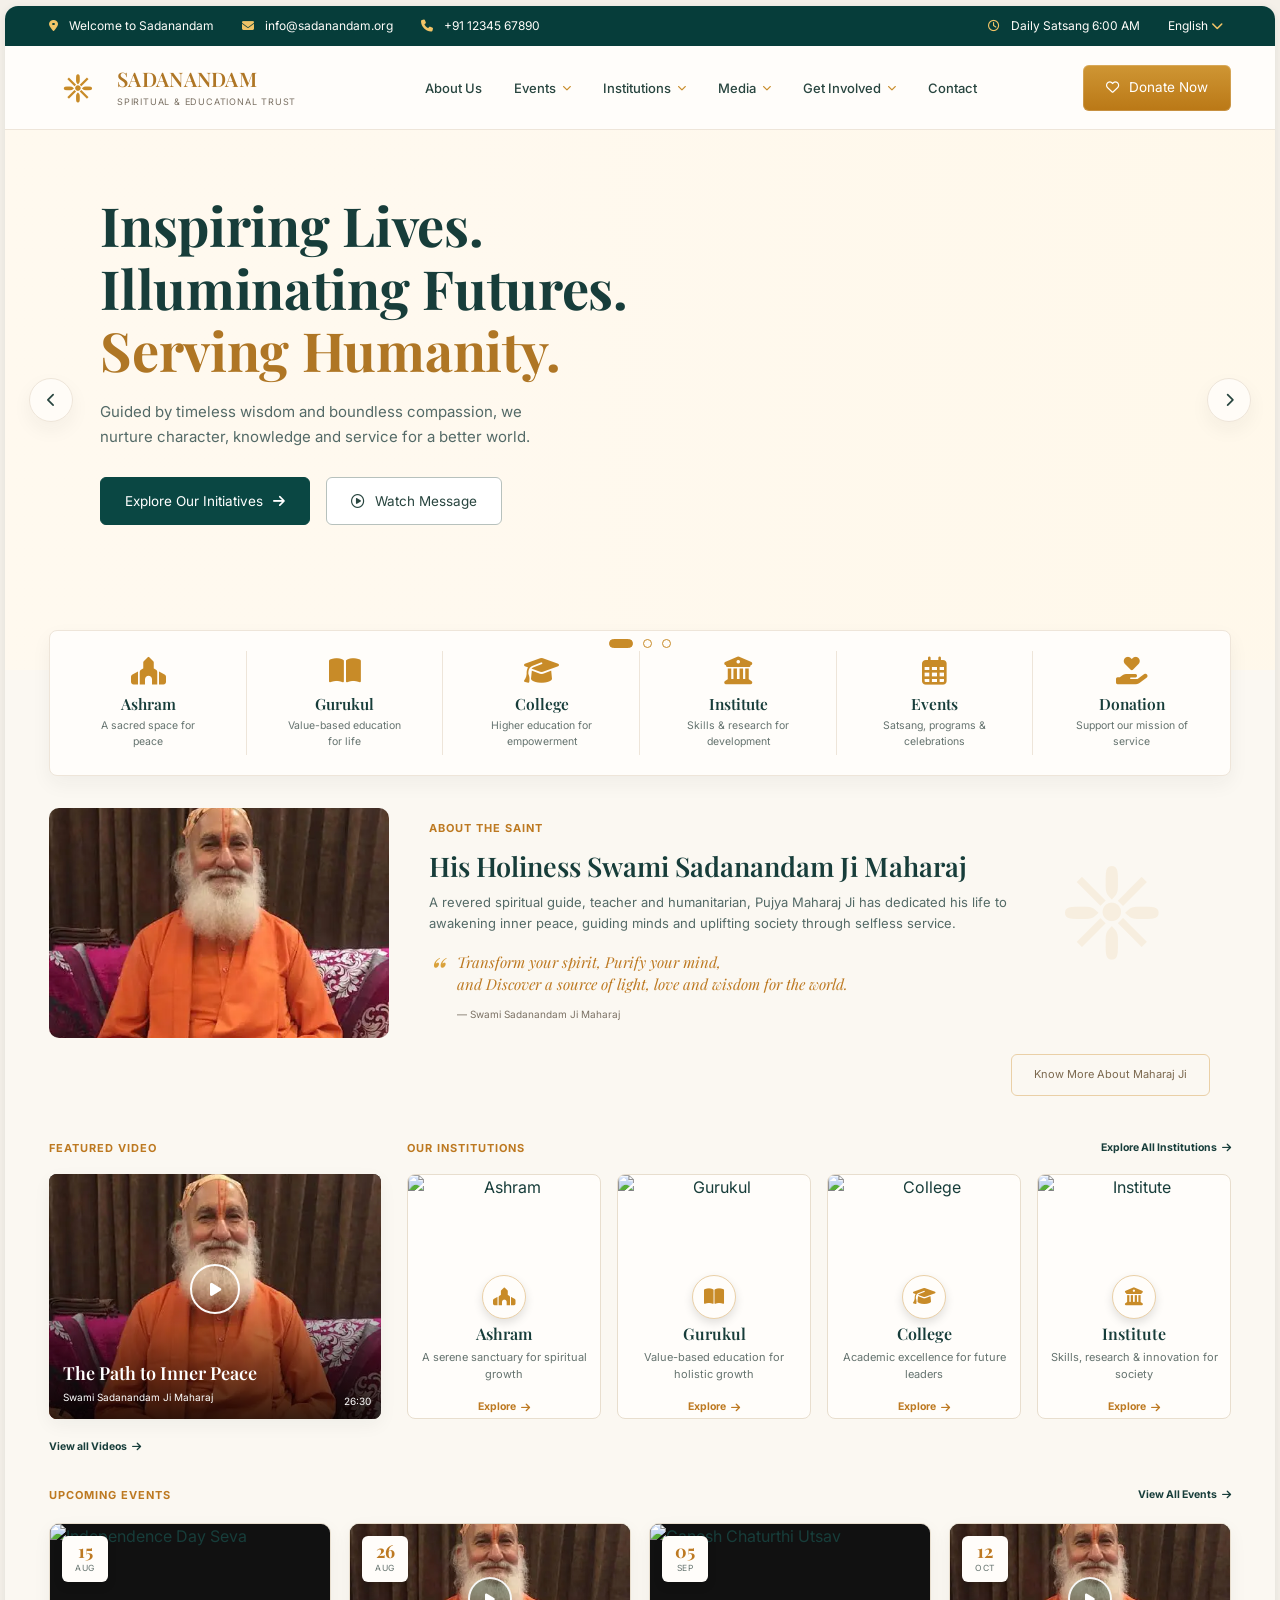
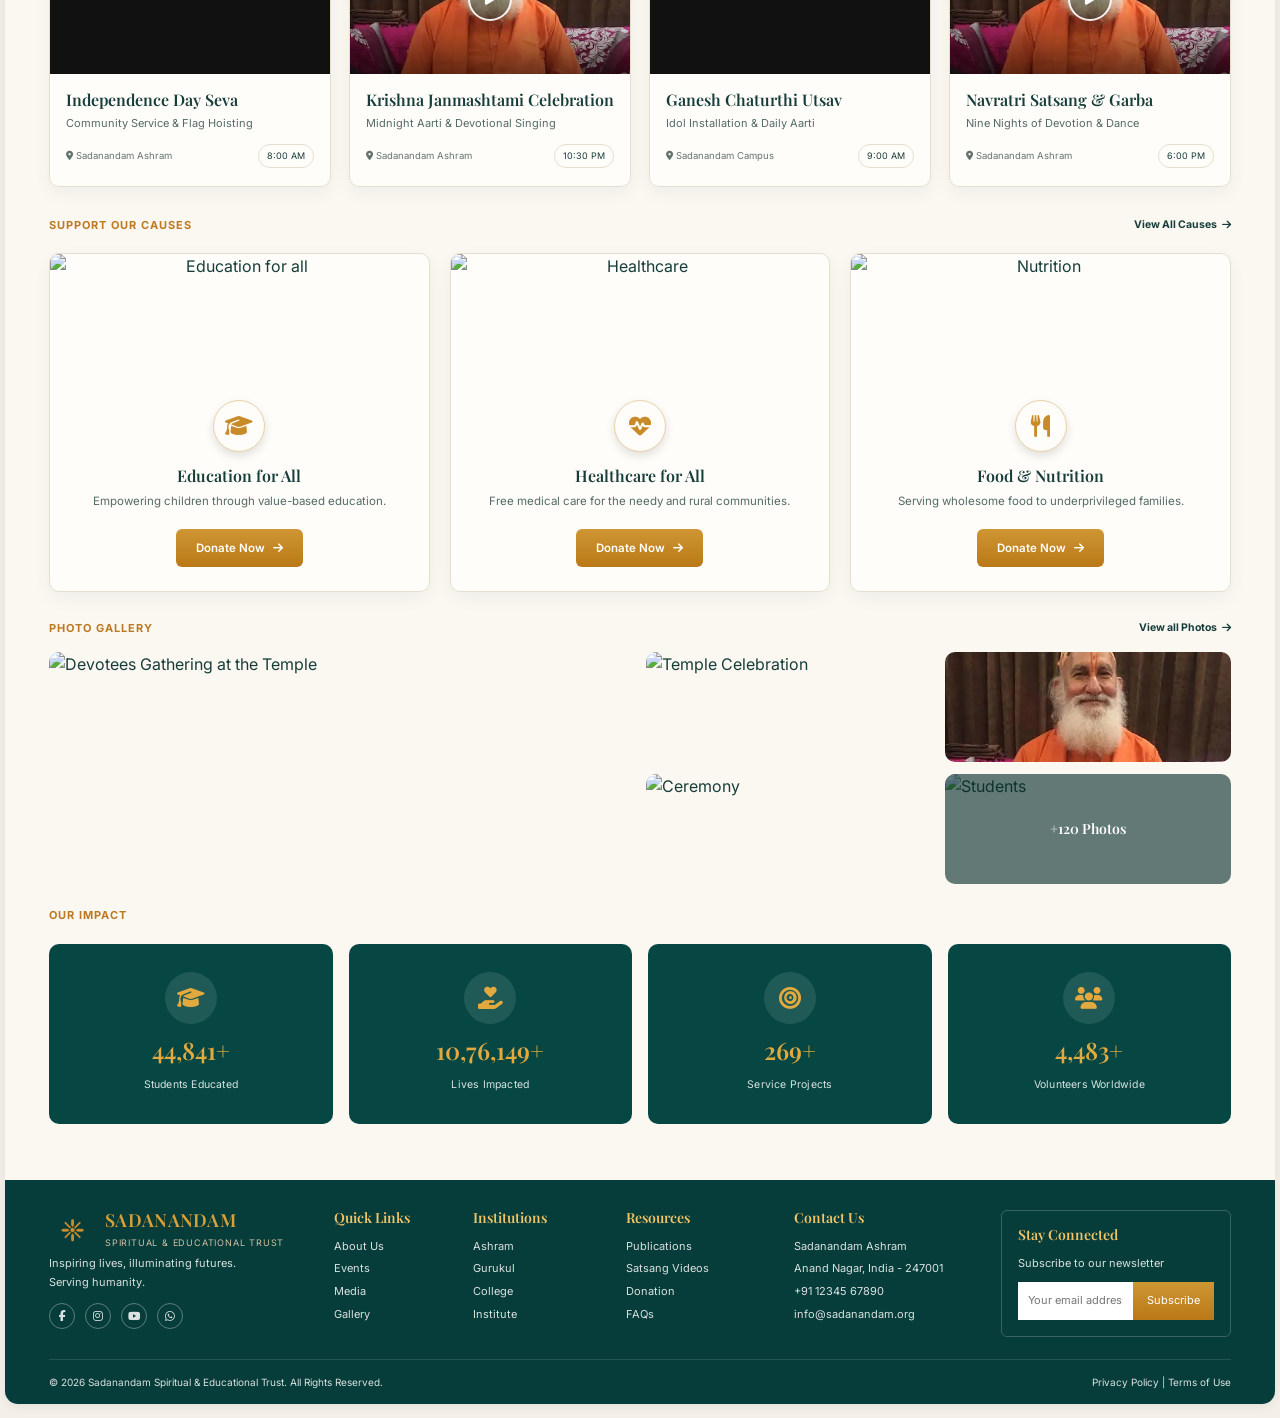
==== commit ac361004: "Add a floating scroll-to-top button Show a circular scroll-to-top button once the user has scrolled " ====
--- a/index.html
+++ b/index.html
@@ -354,6 +354,8 @@
 
 <a class="mobile-donate mobile-only" href="#donation"><i class="fa-regular fa-heart"></i><span>Donate Now</span><i class="fa-solid fa-arrow-right"></i></a>
 
+<button id="scrollTop" class="scroll-top" aria-label="Scroll to top"><i class="fa-solid fa-arrow-up"></i></button>
+
 <div class="modal" id="modal">
   <div class="modal-box">
     <button id="closeModal"><i class="fa-solid fa-xmark"></i></button>
--- a/styles.css
+++ b/styles.css
@@ -1184,6 +1184,26 @@
 .contact-form button:hover{filter:brightness(1.12)}
 .contact-map{margin:8px 0 48px;border-radius:var(--radius-lg);overflow:hidden;box-shadow:var(--shadow-card)}
 .contact-map iframe{display:block;width:100%;height:320px;border:0}
+
+/* 13. scroll to top */
+.scroll-top{
+  position:fixed;
+  right:26px;bottom:26px;
+  width:46px;height:46px;
+  border:0;border-radius:50%;
+  display:grid;place-items:center;
+  background:linear-gradient(var(--gold-grad-a),var(--gold-grad-b));
+  color:#fff;
+  font-size:16px;
+  cursor:pointer;
+  box-shadow:var(--shadow-card);
+  z-index:70;
+  opacity:0;visibility:hidden;
+  transform:translateY(12px);
+  transition:opacity .25s ease,transform .25s ease,visibility .25s,filter .2s ease
+}
+.scroll-top.show{opacity:1;visibility:visible;transform:translateY(0)}
+.scroll-top:hover{filter:brightness(1.12)}
 
 /* mobile, matched to approved compact reference */
 @media(max-width:700px){
@@ -1398,6 +1418,7 @@
   .mobile-donate.hide{transform:translateY(120%);opacity:0;pointer-events:none}
   .mobile-donate span{flex:1;text-align:center}
   .mobile-donate i:first-child{font-size:26px}
+  .scroll-top{right:14px;bottom:92px;width:42px;height:42px;font-size:14px}
   .row-title a{font-size:9.5px}
   .row-title>span,.label{font-size:10.5px}
   .about-banner{padding:36px 0 28px}
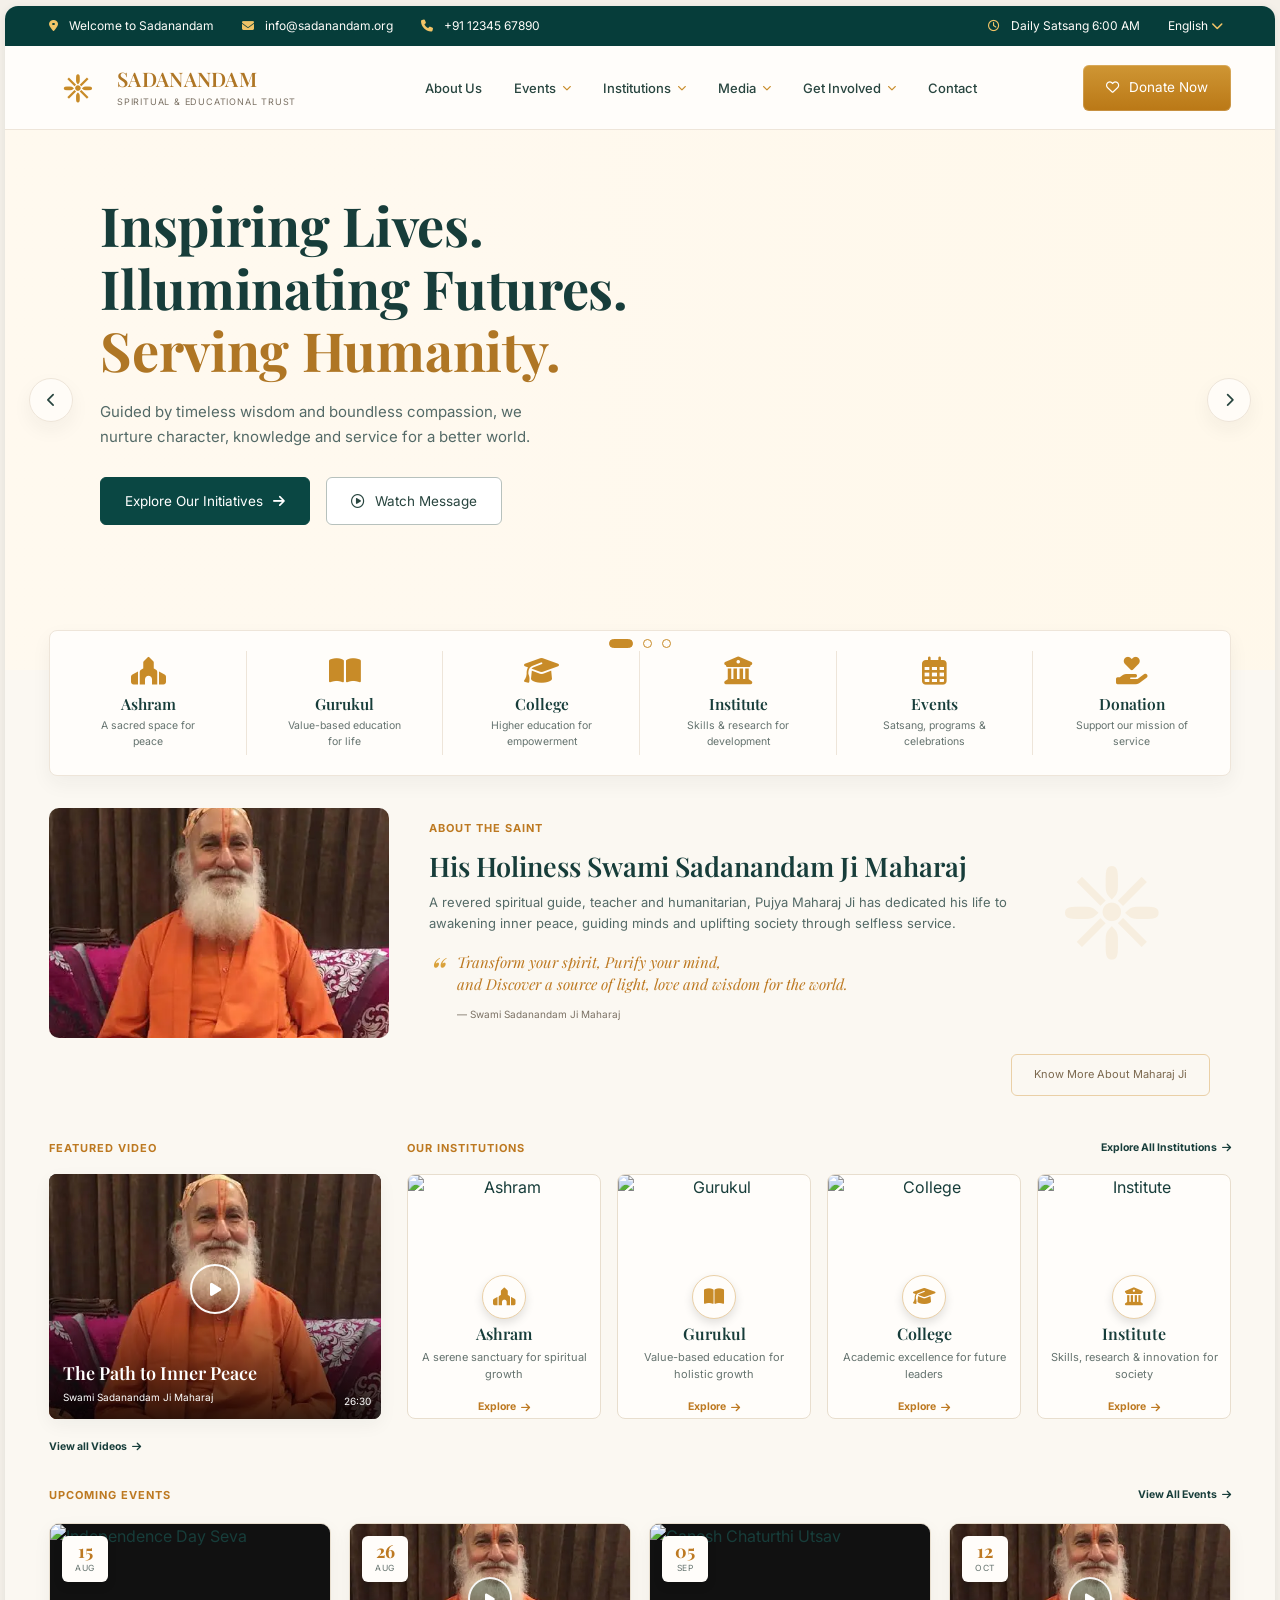
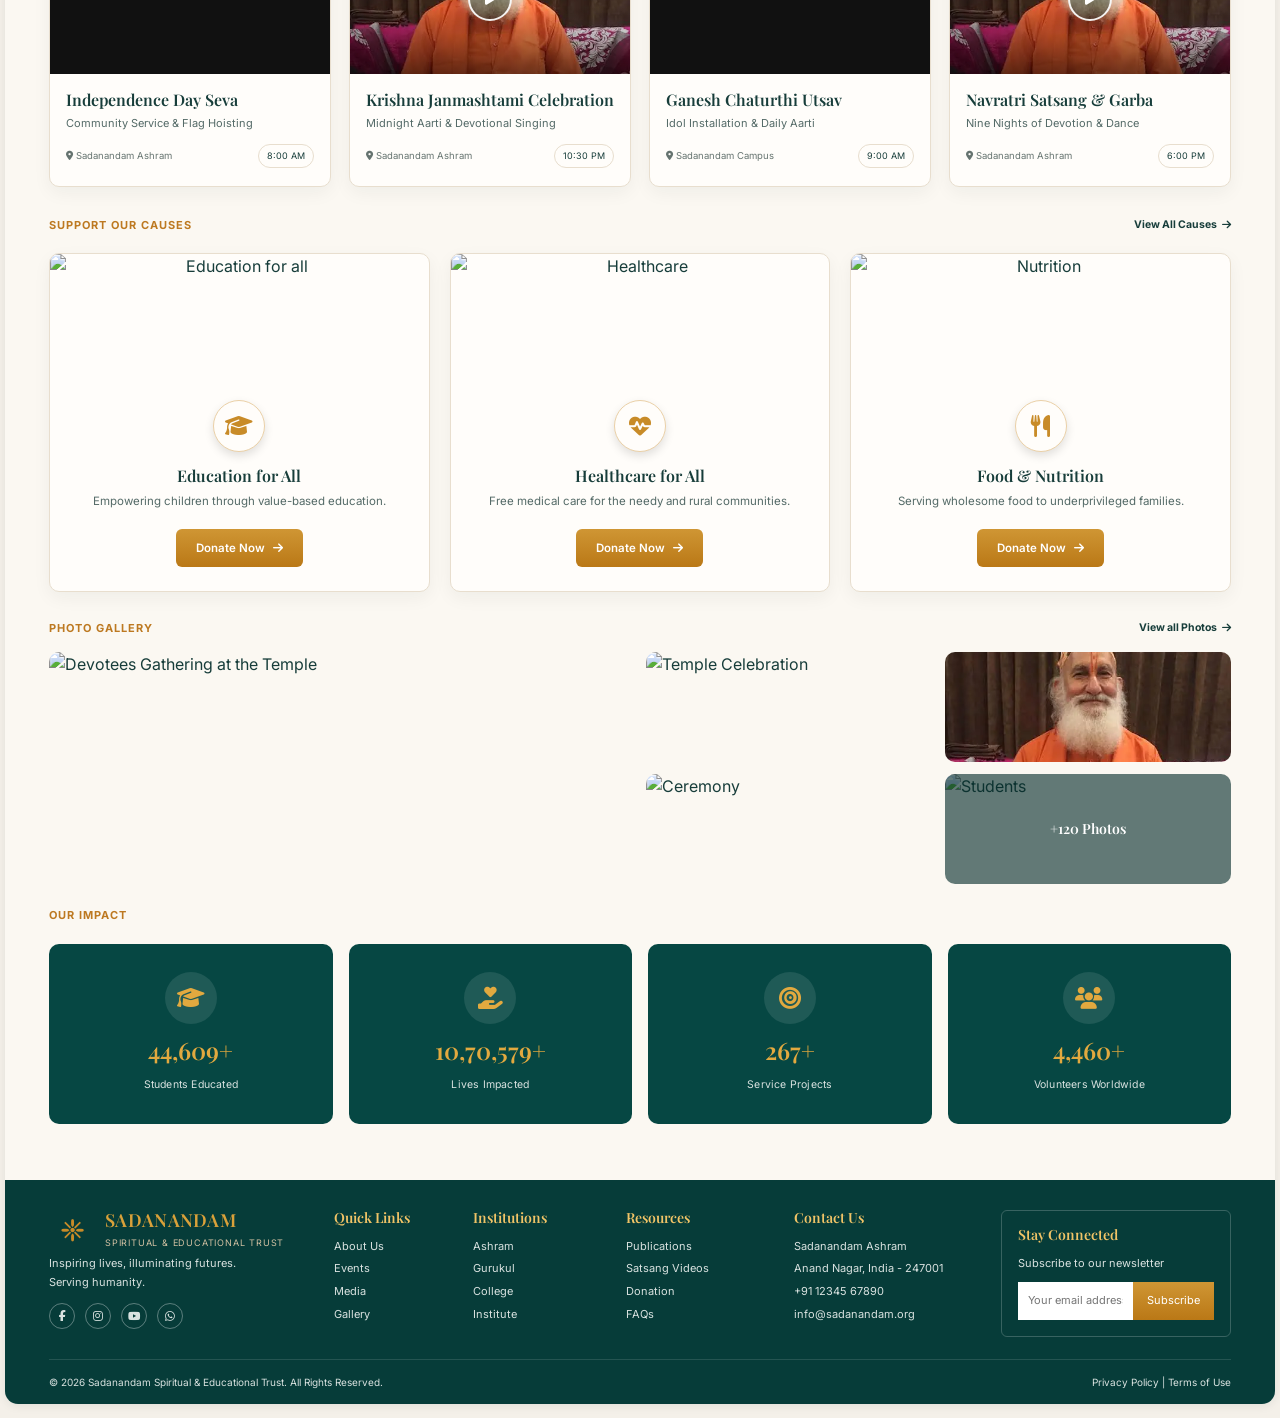
==== commit 283d41fe: "Add dedicated Media pages: Photo Gallery, Video Library, Press & News, Publications Create four Medi" ====
--- a/index.html
+++ b/index.html
@@ -73,11 +73,10 @@
           <button class="nav-link">Media <i class="fa-solid fa-chevron-down"></i></button>
           <div class="full-panel">
             <div class="shell full-panel-inner">
-              <a class="full-link" href="#gallery"><i class="fa-solid fa-images"></i><span>Photo Gallery</span></a>
-              <a class="full-link" href="#"><i class="fa-solid fa-video"></i><span>Video Library</span></a>
-              <a class="full-link" href="#"><i class="fa-solid fa-newspaper"></i><span>Press &amp; News</span></a>
-              <a class="full-link" href="#"><i class="fa-solid fa-podcast"></i><span>Satsang Audio</span></a>
-              <a class="full-link" href="#"><i class="fa-solid fa-book"></i><span>Publications</span></a>
+              <a class="full-link" href="photo-gallery.html"><i class="fa-solid fa-images"></i><span>Photo Gallery</span></a>
+              <a class="full-link" href="video-library.html"><i class="fa-solid fa-video"></i><span>Video Library</span></a>
+              <a class="full-link" href="press-and-news.html"><i class="fa-solid fa-newspaper"></i><span>Press &amp; News</span></a>
+              <a class="full-link" href="publications.html"><i class="fa-solid fa-book"></i><span>Publications</span></a>
             </div>
           </div>
         </div>
@@ -201,7 +200,7 @@
           <span class="video-title">The Path to Inner Peace<small>Swami Sadanandam Ji Maharaj</small></span>
           <span class="duration">26:30</span>
         </button>
-        <a class="view-link" href="#">View all Videos <i class="fa-solid fa-arrow-right"></i></a>
+        <a class="view-link" href="video-library.html">View all Videos <i class="fa-solid fa-arrow-right"></i></a>
       </section>
 
       <section class="institutions" id="institutions">
@@ -313,7 +312,7 @@
       </section>
 
       <section class="gallery">
-        <div class="row-title"><span>PHOTO GALLERY</span><a href="#">View all Photos <i class="fa-solid fa-arrow-right"></i></a></div>
+        <div class="row-title"><span>PHOTO GALLERY</span><a href="photo-gallery.html">View all Photos <i class="fa-solid fa-arrow-right"></i></a></div>
         <div class="gallery-grid">
           <a class="g-item g-featured" href="#"><img src="https://images.unsplash.com/photo-1712733900711-d0b929d0d7cc?auto=format&fit=crop&w=900&q=85" alt="Devotees Gathering at the Temple"></a>
           <a class="g-item" href="#"><img src="https://images.unsplash.com/photo-1677211352662-30e7775c7ce8?auto=format&fit=crop&w=500&q=80" alt="Temple Celebration"></a>
@@ -342,9 +341,9 @@
         <p>Inspiring lives, illuminating futures.<br>Serving humanity.</p>
         <div class="social"><i class="fa-brands fa-facebook-f"></i><i class="fa-brands fa-instagram"></i><i class="fa-brands fa-youtube"></i><i class="fa-brands fa-whatsapp"></i></div>
       </div>
-      <div><h4>Quick Links</h4><a href="/about-SadanandMaharajJI">About Us</a><a href="#events">Events</a><a href="#media">Media</a><a href="#">Gallery</a></div>
+      <div><h4>Quick Links</h4><a href="/about-SadanandMaharajJI">About Us</a><a href="#events">Events</a><a href="video-library.html">Media</a><a href="photo-gallery.html">Gallery</a></div>
       <div><h4>Institutions</h4><a href="ashram.html">Ashram</a><a href="gurukul.html">Gurukul</a><a href="college.html">College</a><a href="institute.html">Institute</a></div>
-      <div><h4>Resources</h4><a href="#">Publications</a><a href="#">Satsang Videos</a><a href="#">Donation</a><a href="#">FAQs</a></div>
+      <div><h4>Resources</h4><a href="publications.html">Publications</a><a href="video-library.html">Satsang Videos</a><a href="#donation">Donation</a><a href="#">FAQs</a></div>
       <div><h4>Contact Us</h4><a href="contact.html">Sadanandam Ashram</a><a href="contact.html">Anand Nagar, India - 247001</a><a href="tel:+911234567890">+91 12345 67890</a><a href="mailto:info@sadanandam.org">info@sadanandam.org</a></div>
       <div class="subscribe"><h4>Stay Connected</h4><p>Subscribe to our newsletter</p><form><input placeholder="Your email address" type="email"><button type="submit">Subscribe</button></form></div>
     </div>
--- a/styles.css
+++ b/styles.css
@@ -1204,6 +1204,97 @@
 }
 .scroll-top.show{opacity:1;visibility:visible;transform:translateY(0)}
 .scroll-top:hover{filter:brightness(1.12)}
+
+/* 14. media pages */
+.media-section{clear:both;margin-top:8px;padding-bottom:44px;border-top:1px solid var(--line);padding-top:36px}
+.media-section:first-of-type{border-top:0;padding-top:8px}
+.media-section .row-title{height:auto;margin-bottom:4px}
+.media-section .row-title span{font:600 20px/1.3 var(--font-display);color:var(--ink);letter-spacing:0;text-transform:none}
+.media-section-desc{margin:0 0 16px;font-size:12.5px;color:var(--text-muted);max-width:640px}
+
+.video-grid{
+  display:grid;
+  grid-template-columns:repeat(3,1fr);
+  gap:20px;
+  padding:8px 0 48px
+}
+.video-tile{
+  position:relative;
+  width:100%;
+  height:190px;
+  border:0;padding:0;
+  border-radius:var(--radius-md);
+  overflow:hidden;
+  cursor:pointer;
+  box-shadow:var(--shadow-card);
+  transition:box-shadow .25s ease;
+  display:block;
+  text-align:left
+}
+.video-tile:hover{box-shadow:var(--shadow-pop)}
+.video-tile img{width:100%;height:100%;object-fit:cover;object-position:center 18%;transition:transform .4s ease}
+.video-tile:hover img{transform:scale(1.06)}
+.video-tile .play{width:42px;height:42px;font-size:13px}
+.video-tile .video-title{right:14px;font-size:13.5px}
+.video-tile .video-title small{margin-top:4px}
+.video-tile .duration{font-size:9.5px}
+
+.press-grid{display:flex;flex-direction:column;gap:16px;padding:8px 0 48px}
+.press-card{
+  display:flex;
+  align-items:flex-start;
+  gap:18px;
+  border:1px solid var(--line);
+  border-radius:var(--radius-lg);
+  padding:22px;
+  background:var(--white);
+  box-shadow:var(--shadow-card)
+}
+.press-icon{
+  flex:0 0 auto;
+  width:48px;height:48px;
+  border-radius:50%;
+  display:grid;place-items:center;
+  background:var(--bg-cream);
+  color:var(--gold-400);
+  font-size:18px
+}
+.press-body{flex:1}
+.press-meta{display:flex;align-items:center;gap:10px;margin-bottom:6px;font-size:10.5px;color:var(--text-muted);text-transform:uppercase;letter-spacing:.3px}
+.press-meta b{color:var(--gold-accent);font-weight:700}
+.press-body h3{margin:0 0 8px;font:600 17px/1.3 var(--font-display);color:var(--ink)}
+.press-body p{margin:0 0 10px;font-size:13px;line-height:1.65;color:var(--text-body)}
+
+.pub-grid{
+  display:grid;
+  grid-template-columns:repeat(4,1fr);
+  gap:22px;
+  padding:8px 0 48px
+}
+.pub-card{
+  border:1px solid var(--line);
+  border-radius:var(--radius-lg);
+  overflow:hidden;
+  background:var(--white);
+  box-shadow:var(--shadow-card);
+  transition:transform .25s ease
+}
+.pub-card:hover{transform:translateY(-5px)}
+.pub-cover{
+  aspect-ratio:3/4;
+  display:flex;flex-direction:column;align-items:center;justify-content:center;
+  text-align:center;
+  padding:22px;
+  color:#fff;
+  background:linear-gradient(160deg,var(--teal-700),var(--teal-500))
+}
+.pub-card:nth-child(2n) .pub-cover{background:linear-gradient(160deg,var(--gold-grad-a),var(--gold-grad-b))}
+.pub-cover .lotus-mark{font-size:26px;margin-bottom:14px;color:var(--gold-100)}
+.pub-card:nth-child(2n) .pub-cover .lotus-mark{color:#fff}
+.pub-cover h3{margin:0;font:600 16px/1.35 var(--font-display)}
+.pub-cover small{margin-top:10px;font-size:9.5px;letter-spacing:.4px;text-transform:uppercase;color:var(--text-on-dark)}
+.pub-info{padding:16px 18px 20px}
+.pub-info p{margin:0;font-size:12px;line-height:1.65;color:var(--text-muted)}
 
 /* mobile, matched to approved compact reference */
 @media(max-width:700px){
@@ -1438,6 +1529,13 @@
   .contact-form{grid-template-columns:1fr}
   .contact-map iframe{height:220px}
 
+  .media-section{padding-bottom:28px;padding-top:24px}
+  .media-section-desc{font-size:11.5px}
+  .video-grid{grid-template-columns:1fr;gap:14px;padding:8px 0 28px}
+  .video-tile{height:200px}
+  .press-card{flex-direction:column;padding:18px}
+  .pub-grid{grid-template-columns:1fr 1fr;gap:14px;padding:8px 0 28px}
+
   .cal-jump{gap:6px;padding:14px 0 28px}
   .cal-jump a{padding:6px 11px;font-size:10px}
   .cal-month{margin-top:28px}
